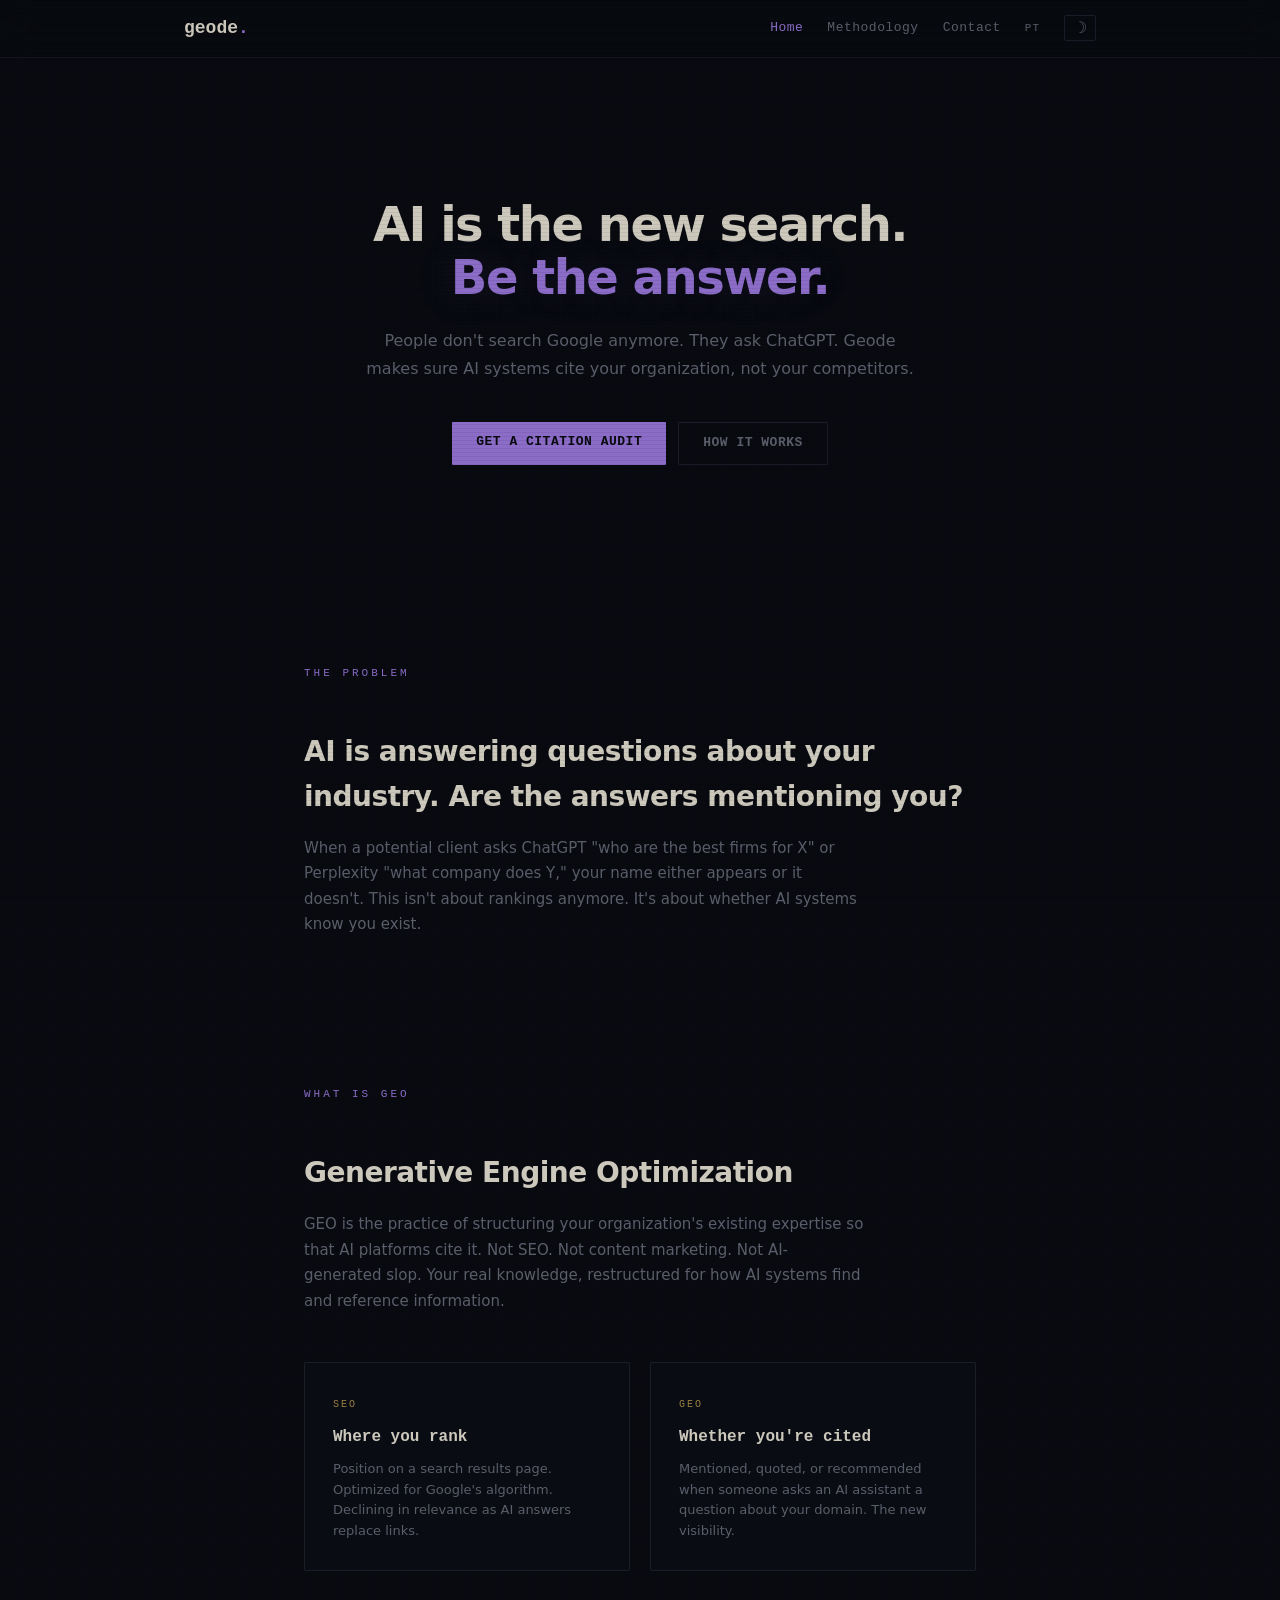
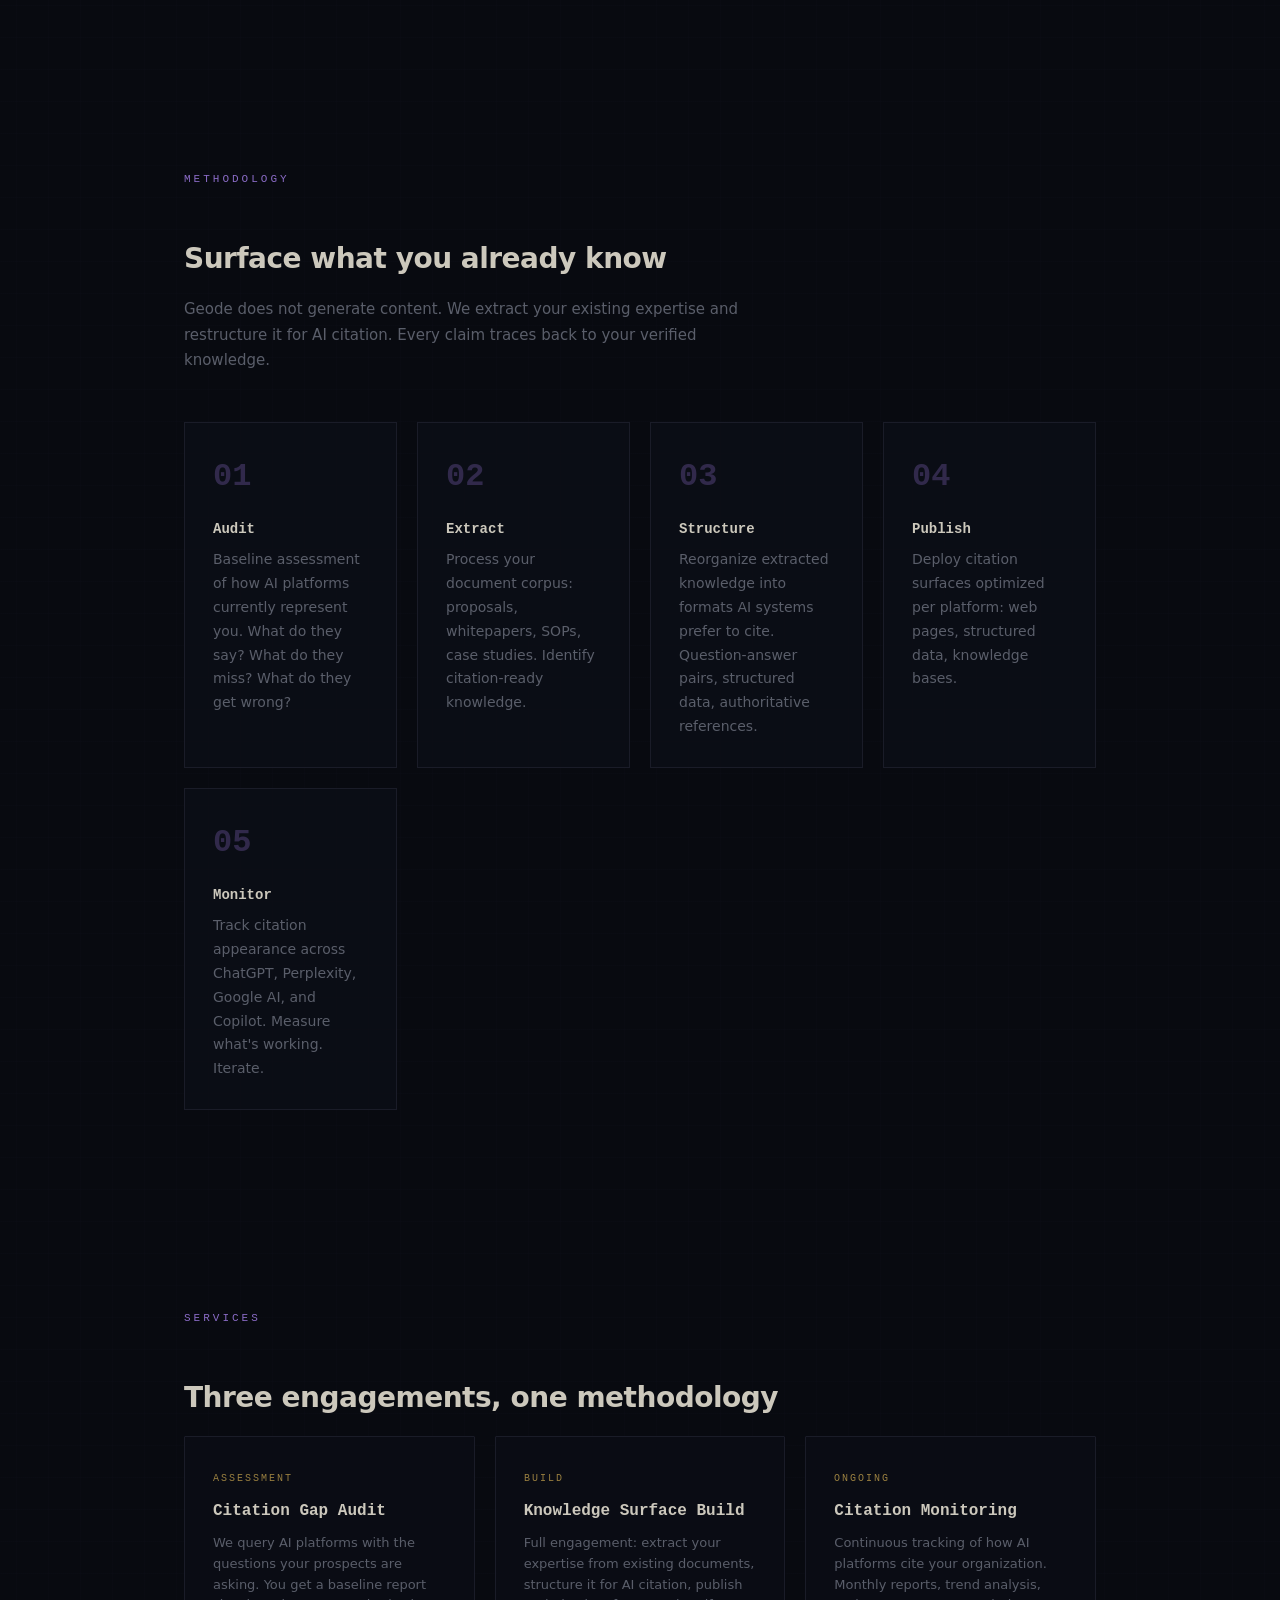
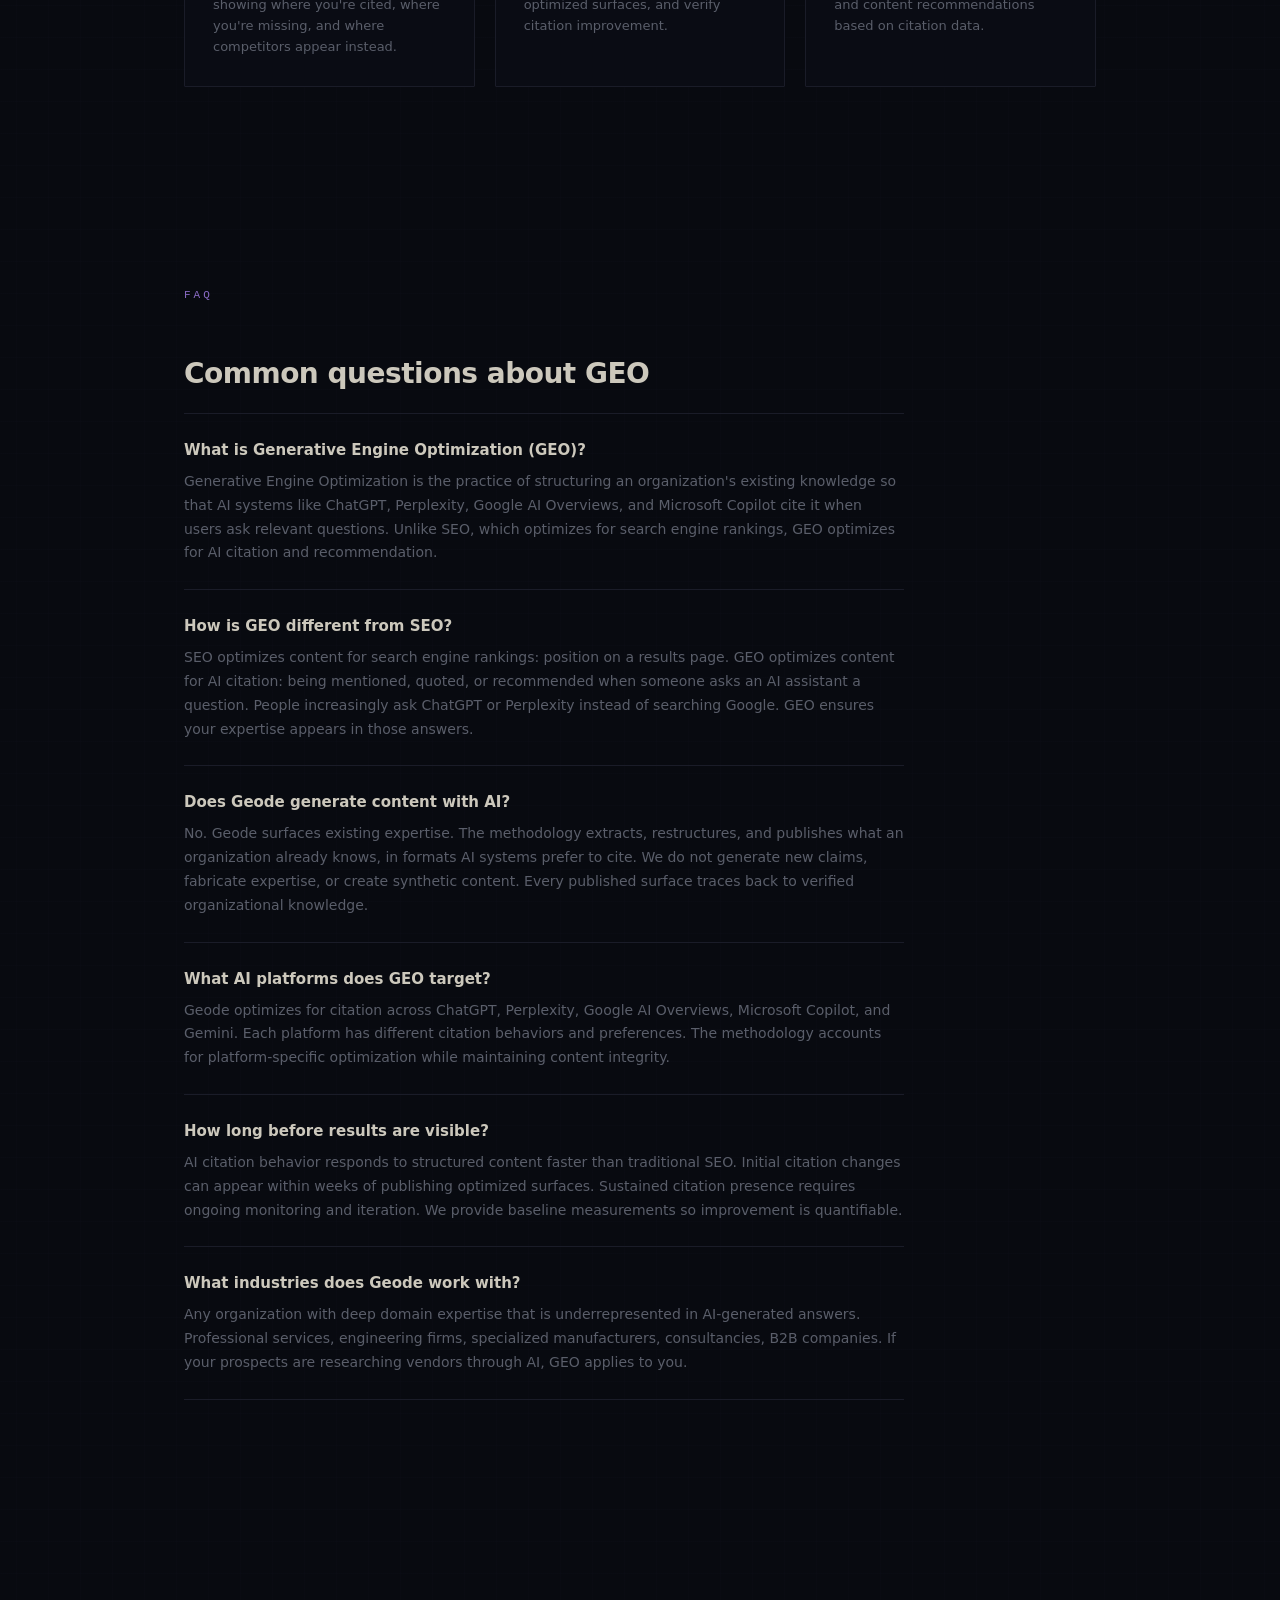
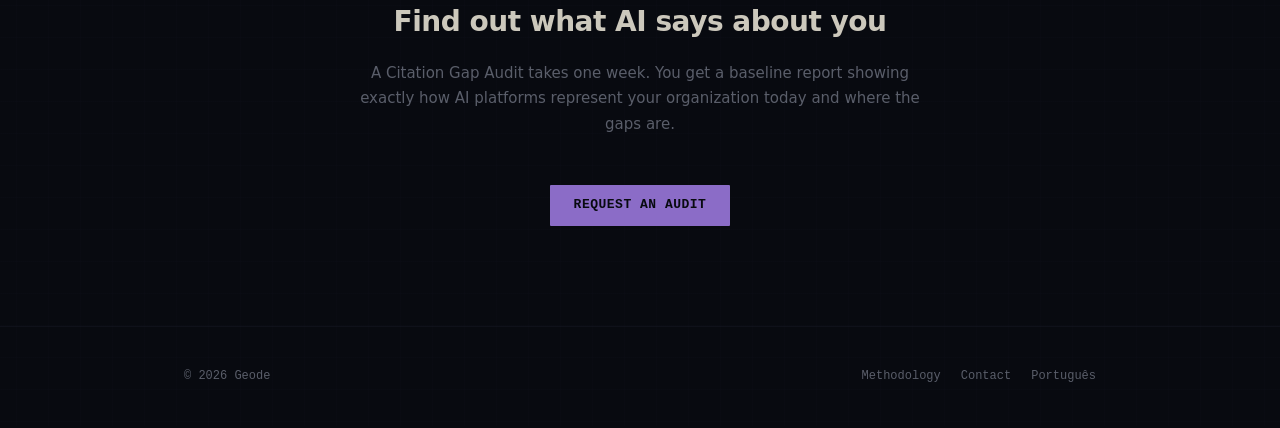
==== index.html @ 4b53f5ff "Update hero: AI is the new search. Be the answer." ====
<!DOCTYPE html>
<html lang="en">
<head>
    <meta charset="UTF-8">
    <meta name="viewport" content="width=device-width, initial-scale=1.0">
    <title>Geode | Generative Engine Optimization</title>
    <meta name="description" content="Geode makes your expertise citable by AI. We extract what your organization already knows and structure it so ChatGPT, Perplexity, and Google AI cite you instead of your competitors.">
    <meta property="og:title" content="Geode | Generative Engine Optimization">
    <meta property="og:description" content="Make your expertise citable by AI. Extract, structure, and publish what you already know, in formats AI systems prefer to cite.">
    <meta property="og:type" content="website">
    <meta property="og:url" content="https://geodelabs.io">
    <link rel="canonical" href="https://geodelabs.io">
    <link rel="alternate" hreflang="pt-BR" href="https://geodelabs.io/pt/">
    <link rel="alternate" hreflang="en" href="https://geodelabs.io/">
    <link rel="stylesheet" href="style.css">

    <script type="application/ld+json">
    {
        "@context": "https://schema.org",
        "@type": "Organization",
        "name": "Geode",
        "url": "https://geodelabs.io",
        "description": "Generative Engine Optimization. We make organizational expertise citable by AI systems including ChatGPT, Perplexity, Google AI Overviews, and Microsoft Copilot.",
        "foundingDate": "2026",
        "knowsAbout": [
            "Generative Engine Optimization",
            "GEO",
            "AI citation optimization",
            "AI visibility",
            "content architecture for AI",
            "document intelligence"
        ],
        "hasOfferCatalog": {
            "@type": "OfferCatalog",
            "name": "GEO Services",
            "itemListElement": [
                {
                    "@type": "Offer",
                    "name": "Citation Gap Audit",
                    "description": "Baseline assessment of how AI platforms currently represent your organization. Identifies gaps between what you know and what AI systems say about you."
                },
                {
                    "@type": "Offer",
                    "name": "Knowledge Surface Build",
                    "description": "Extract, structure, and publish your organization's expertise in formats optimized for AI citation."
                },
                {
                    "@type": "Offer",
                    "name": "Citation Monitoring",
                    "description": "Ongoing tracking of how AI platforms cite your organization across ChatGPT, Perplexity, Google AI Overviews, and Microsoft Copilot."
                }
            ]
        }
    }
    </script>

    <script type="application/ld+json">
    {
        "@context": "https://schema.org",
        "@type": "FAQPage",
        "mainEntity": [
            {
                "@type": "Question",
                "name": "What is Generative Engine Optimization (GEO)?",
                "acceptedAnswer": {
                    "@type": "Answer",
                    "text": "Generative Engine Optimization is the practice of structuring an organization's existing knowledge so that AI systems like ChatGPT, Perplexity, Google AI Overviews, and Microsoft Copilot cite it when users ask relevant questions. Unlike SEO, which optimizes for search engine rankings, GEO optimizes for AI citation and recommendation."
                }
            },
            {
                "@type": "Question",
                "name": "How is GEO different from SEO?",
                "acceptedAnswer": {
                    "@type": "Answer",
                    "text": "SEO optimizes content for search engine rankings: position on a results page. GEO optimizes content for AI citation: being mentioned, quoted, or recommended when someone asks an AI assistant a question. People increasingly ask ChatGPT or Perplexity instead of searching Google. GEO ensures your expertise appears in those answers."
                }
            },
            {
                "@type": "Question",
                "name": "Does Geode generate content with AI?",
                "acceptedAnswer": {
                    "@type": "Answer",
                    "text": "No. Geode surfaces existing expertise. The methodology extracts, restructures, and publishes what an organization already knows, in formats AI systems prefer to cite. We do not generate new claims, fabricate expertise, or create synthetic content. Every published surface traces back to verified organizational knowledge."
                }
            },
            {
                "@type": "Question",
                "name": "What AI platforms does GEO target?",
                "acceptedAnswer": {
                    "@type": "Answer",
                    "text": "Geode optimizes for citation across ChatGPT, Perplexity, Google AI Overviews, Microsoft Copilot, and Gemini. Each platform has different citation behaviors and preferences. The methodology accounts for platform-specific optimization while maintaining content integrity."
                }
            }
        ]
    }
    </script>
</head>
<body>

<div id="content">

    <nav>
        <div class="container">
            <a href="/" class="logo">geode<span>.</span></a>
            <button class="nav-toggle" onclick="document.querySelector('.nav-links').classList.toggle('open')">&#9776;</button>
            <div class="nav-links">
                <a href="/" class="active">Home</a>
                <a href="/methodology">Methodology</a>
                <a href="/contact">Contact</a>
                <a href="/pt/" style="font-size: 11px; letter-spacing: 1px;">PT</a>
                <button class="mode-toggle" onclick="toggleMode()" title="Toggle light/dark mode" aria-label="Toggle light/dark mode">&#9789;</button>
            </div>
        </div>
    </nav>

    <div class="hero">
        <div class="container">
            <h1>AI is the new search.<br><span>Be the answer.</span></h1>
            <p class="sub">People don't search Google anymore. They ask ChatGPT. Geode makes sure AI systems cite your organization, not your competitors.</p>
            <div class="btn-group">
                <a href="/contact" class="btn btn-primary">Get a Citation Audit</a>
                <a href="/methodology" class="btn btn-outline">How It Works</a>
            </div>
        </div>
    </div>

    <!-- Problem -->
    <div class="page-section">
        <div class="container container--narrow">
            <p class="section-label">The Problem</p>
            <div class="section-lead">AI is answering questions about your industry. Are the answers mentioning you?</div>
            <p class="section-sub">When a potential client asks ChatGPT "who are the best firms for X" or Perplexity "what company does Y," your name either appears or it doesn't. This isn't about rankings anymore. It's about whether AI systems know you exist.</p>
        </div>
    </div>

    <!-- What is GEO -->
    <div class="page-section" style="padding-top: 0;">
        <div class="container container--narrow">
            <p class="section-label">What is GEO</p>
            <div class="section-lead">Generative Engine Optimization</div>
            <p class="section-sub">GEO is the practice of structuring your organization's existing expertise so that AI platforms cite it. Not SEO. Not content marketing. Not AI-generated slop. Your real knowledge, restructured for how AI systems find and reference information.</p>
            <div class="card-grid">
                <div class="card">
                    <div class="tag">SEO</div>
                    <h3>Where you rank</h3>
                    <p>Position on a search results page. Optimized for Google's algorithm. Declining in relevance as AI answers replace links.</p>
                </div>
                <div class="card">
                    <div class="tag">GEO</div>
                    <h3>Whether you're cited</h3>
                    <p>Mentioned, quoted, or recommended when someone asks an AI assistant a question about your domain. The new visibility.</p>
                </div>
            </div>
        </div>
    </div>

    <!-- Process -->
    <div class="page-section">
        <div class="container">
            <p class="section-label">Methodology</p>
            <div class="section-lead">Surface what you already know</div>
            <p class="section-sub">Geode does not generate content. We extract your existing expertise and restructure it for AI citation. Every claim traces back to your verified knowledge.</p>
            <div class="process-grid">
                <div class="process-step">
                    <h4>Audit</h4>
                    <p>Baseline assessment of how AI platforms currently represent you. What do they say? What do they miss? What do they get wrong?</p>
                </div>
                <div class="process-step">
                    <h4>Extract</h4>
                    <p>Process your document corpus: proposals, whitepapers, SOPs, case studies. Identify citation-ready knowledge.</p>
                </div>
                <div class="process-step">
                    <h4>Structure</h4>
                    <p>Reorganize extracted knowledge into formats AI systems prefer to cite. Question-answer pairs, structured data, authoritative references.</p>
                </div>
                <div class="process-step">
                    <h4>Publish</h4>
                    <p>Deploy citation surfaces optimized per platform: web pages, structured data, knowledge bases.</p>
                </div>
                <div class="process-step">
                    <h4>Monitor</h4>
                    <p>Track citation appearance across ChatGPT, Perplexity, Google AI, and Copilot. Measure what's working. Iterate.</p>
                </div>
            </div>
        </div>
    </div>

    <!-- Services -->
    <div class="page-section">
        <div class="container">
            <p class="section-label">Services</p>
            <div class="section-lead">Three engagements, one methodology</div>
            <div class="card-grid">
                <div class="card">
                    <div class="tag">Assessment</div>
                    <h3>Citation Gap Audit</h3>
                    <p>We query AI platforms with the questions your prospects are asking. You get a baseline report showing where you're cited, where you're missing, and where competitors appear instead.</p>
                </div>
                <div class="card">
                    <div class="tag">Build</div>
                    <h3>Knowledge Surface Build</h3>
                    <p>Full engagement: extract your expertise from existing documents, structure it for AI citation, publish optimized surfaces, and verify citation improvement.</p>
                </div>
                <div class="card">
                    <div class="tag">Ongoing</div>
                    <h3>Citation Monitoring</h3>
                    <p>Continuous tracking of how AI platforms cite your organization. Monthly reports, trend analysis, and content recommendations based on citation data.</p>
                </div>
            </div>
        </div>
    </div>

    <!-- FAQ -->
    <div class="page-section">
        <div class="container">
            <p class="section-label">FAQ</p>
            <div class="section-lead">Common questions about GEO</div>
            <div class="faq-list">
                <div class="faq-item">
                    <h3>What is Generative Engine Optimization (GEO)?</h3>
                    <p>Generative Engine Optimization is the practice of structuring an organization's existing knowledge so that AI systems like ChatGPT, Perplexity, Google AI Overviews, and Microsoft Copilot cite it when users ask relevant questions. Unlike SEO, which optimizes for search engine rankings, GEO optimizes for AI citation and recommendation.</p>
                </div>
                <div class="faq-item">
                    <h3>How is GEO different from SEO?</h3>
                    <p>SEO optimizes content for search engine rankings: position on a results page. GEO optimizes content for AI citation: being mentioned, quoted, or recommended when someone asks an AI assistant a question. People increasingly ask ChatGPT or Perplexity instead of searching Google. GEO ensures your expertise appears in those answers.</p>
                </div>
                <div class="faq-item">
                    <h3>Does Geode generate content with AI?</h3>
                    <p>No. Geode surfaces existing expertise. The methodology extracts, restructures, and publishes what an organization already knows, in formats AI systems prefer to cite. We do not generate new claims, fabricate expertise, or create synthetic content. Every published surface traces back to verified organizational knowledge.</p>
                </div>
                <div class="faq-item">
                    <h3>What AI platforms does GEO target?</h3>
                    <p>Geode optimizes for citation across ChatGPT, Perplexity, Google AI Overviews, Microsoft Copilot, and Gemini. Each platform has different citation behaviors and preferences. The methodology accounts for platform-specific optimization while maintaining content integrity.</p>
                </div>
                <div class="faq-item">
                    <h3>How long before results are visible?</h3>
                    <p>AI citation behavior responds to structured content faster than traditional SEO. Initial citation changes can appear within weeks of publishing optimized surfaces. Sustained citation presence requires ongoing monitoring and iteration. We provide baseline measurements so improvement is quantifiable.</p>
                </div>
                <div class="faq-item">
                    <h3>What industries does Geode work with?</h3>
                    <p>Any organization with deep domain expertise that is underrepresented in AI-generated answers. Professional services, engineering firms, specialized manufacturers, consultancies, B2B companies. If your prospects are researching vendors through AI, GEO applies to you.</p>
                </div>
            </div>
        </div>
    </div>

    <!-- CTA -->
    <div class="page-section" style="text-align: center;">
        <div class="container container--narrow">
            <div class="section-lead">Find out what AI says about you</div>
            <p class="section-sub" style="margin-left: auto; margin-right: auto;">A Citation Gap Audit takes one week. You get a baseline report showing exactly how AI platforms represent your organization today and where the gaps are.</p>
            <a href="/contact" class="btn btn-primary">Request an Audit</a>
        </div>
    </div>

    <footer>
        <div class="container">
            <div class="copy">&copy; 2026 Geode</div>
            <div class="footer-links">
                <a href="/methodology">Methodology</a>
                <a href="/contact">Contact</a>
                <a href="/pt/">Portugu&ecirc;s</a>
            </div>
        </div>
    </footer>

</div>

<script>
function toggleMode() {
    document.body.classList.toggle('light');
    localStorage.setItem('mode', document.body.classList.contains('light') ? 'light' : 'dark');
}
if (localStorage.getItem('mode') === 'light') document.body.classList.add('light');
</script>

</body>
</html>
---- style.css ----
:root {
    --bg: #080a10;
    --bg-card: #0c0e16;
    --fg: #ccc8bc;
    --accent: #8b6cc7;
    --accent-dim: #6b4fa8;
    --amber: #9a8040;
    --muted: #5a5e6a;
    --code-bg: #070910;
    --border: #1a1c28;
}

/* -- Light mode ------------------------------------------ */

body.light {
    --bg: #f0ede6;
    --bg-card: #e8e4dc;
    --fg: #1a1a18;
    --accent: #6b4fa8;
    --accent-dim: #553d88;
    --amber: #7a6820;
    --muted: #6a6860;
    --code-bg: #e4e0d8;
    --border: #ccc8be;
}
body.light {
    background-color: var(--bg);
    background-image:
        linear-gradient(rgba(107, 79, 168, 0.04) 1px, transparent 1px),
        linear-gradient(90deg, rgba(107, 79, 168, 0.04) 1px, transparent 1px);
}
body.light::after { opacity: 0.15; }
body.light::before {
    background: repeating-linear-gradient(
        0deg,
        transparent,
        transparent 3px,
        rgba(0, 0, 0, 0.02) 3px,
        rgba(0, 0, 0, 0.02) 4px
    );
}
body.light nav {
    background: rgba(240, 237, 230, 0.9);
    border-bottom-color: rgba(204, 200, 190, 0.6);
}
body.light .card { background: rgba(232, 228, 220, 0.85); }
body.light .card:hover { background: rgba(232, 228, 220, 0.95); }
body.light footer .copy { color: #c0bdb5; }

* { margin: 0; padding: 0; box-sizing: border-box; }

body {
    font-family: 'SF Mono', 'Fira Code', 'Consolas', 'Monaco', monospace;
    background: var(--bg);
    color: var(--fg);
    line-height: 1.6;
    min-height: 100vh;
    overflow-x: hidden;
}

/* -- Blueprint grid -------------------------------------- */

body {
    background-image:
        linear-gradient(rgba(139, 108, 199, 0.012) 1px, transparent 1px),
        linear-gradient(90deg, rgba(139, 108, 199, 0.012) 1px, transparent 1px);
    background-size: 32px 32px;
    background-position: center center;
}

/* -- CRT texture overlay --------------------------------- */

body::after {
    content: '';
    position: fixed;
    top: 0; left: 0; right: 0; bottom: 0;
    z-index: 9999;
    pointer-events: none;
    background-image: url("data:image/svg+xml,%3Csvg viewBox='0 0 4 4' xmlns='http://www.w3.org/2000/svg'%3E%3Ccircle cx='1' cy='1' r='0.4' fill='%23ffffff' opacity='0.015'/%3E%3Ccircle cx='3' cy='3' r='0.4' fill='%23ffffff' opacity='0.01'/%3E%3C/svg%3E");
    background-size: 4px 4px;
}

/* -- Scanlines ------------------------------------------- */

body::before {
    content: '';
    position: fixed;
    top: 0; left: 0; right: 0; bottom: 0;
    z-index: 9998;
    pointer-events: none;
    background: repeating-linear-gradient(
        0deg,
        transparent,
        transparent 3px,
        rgba(0, 0, 0, 0.06) 3px,
        rgba(0, 0, 0, 0.06) 4px
    );
}

a { color: var(--accent); text-decoration: none; transition: color 0.2s; }
a:hover { color: var(--fg); }

/* -- Content layer --------------------------------------- */

#content {
    position: relative;
    z-index: 1;
}

/* -- Nav ------------------------------------------------- */

nav {
    padding: 14px 0;
    position: sticky;
    top: 0;
    background: rgba(8, 10, 16, 0.9);
    backdrop-filter: blur(16px);
    z-index: 100;
    border-bottom: 1px solid rgba(26, 28, 40, 0.6);
}
nav .container {
    max-width: 960px;
    margin: 0 auto;
    padding: 0 24px;
    display: flex;
    justify-content: space-between;
    align-items: center;
}
.logo {
    font-size: 18px;
    font-weight: 700;
    color: var(--fg);
    text-decoration: none;
}
.logo span { color: var(--accent); }
.nav-links { display: flex; gap: 24px; align-items: center; }
.nav-links a {
    color: var(--muted);
    font-size: 13px;
    font-weight: 500;
    letter-spacing: 0.5px;
}
.nav-links a:hover, .nav-links a.active { color: var(--accent); }

.nav-toggle { display: none; background: none; border: none; color: var(--accent); font-size: 20px; cursor: pointer; }

.mode-toggle {
    background: none;
    border: 1px solid var(--border);
    color: var(--muted);
    font-size: 16px;
    cursor: pointer;
    padding: 4px 8px;
    border-radius: 2px;
    transition: all 0.2s;
    line-height: 1;
}
.mode-toggle:hover { color: var(--accent); border-color: var(--accent); }

@media (max-width: 640px) {
    .nav-toggle { display: block; }
    .nav-links {
        display: none;
        position: absolute;
        top: 100%;
        left: 0; right: 0;
        background: rgba(8, 10, 16, 0.96);
        backdrop-filter: blur(16px);
        border-bottom: 1px solid var(--border);
        flex-direction: column;
        padding: 16px 24px;
        gap: 16px;
    }
    .nav-links.open { display: flex; }
}

/* -- Containers ------------------------------------------ */

.container { max-width: 960px; margin: 0 auto; padding: 0 24px; }
.container--narrow { max-width: 720px; }

/* -- Hero ------------------------------------------------ */

.hero {
    padding: 140px 0 100px;
    text-align: center;
}
.hero h1 {
    font-size: 48px;
    font-weight: 700;
    letter-spacing: -1.5px;
    line-height: 1.1;
    margin-bottom: 24px;
    font-family: -apple-system, BlinkMacSystemFont, 'Segoe UI', system-ui, sans-serif;
}
.hero h1 span {
    color: var(--accent);
    text-shadow: 0 0 40px rgba(139, 108, 199, 0.15);
}
.hero .sub {
    font-size: 16px;
    color: var(--muted);
    max-width: 560px;
    margin: 0 auto 40px;
    line-height: 1.7;
    font-family: -apple-system, BlinkMacSystemFont, 'Segoe UI', system-ui, sans-serif;
}

@media (max-width: 640px) {
    .hero { padding: 80px 0 60px; }
    .hero h1 { font-size: 30px; letter-spacing: -0.5px; }
    .hero .sub { font-size: 15px; }
}

/* -- Buttons --------------------------------------------- */

.btn {
    display: inline-block;
    padding: 10px 24px;
    border-radius: 1px;
    font-size: 13px;
    font-weight: 600;
    font-family: 'SF Mono', 'Fira Code', 'Consolas', monospace;
    cursor: pointer;
    transition: all 0.2s;
    text-decoration: none;
    letter-spacing: 0.5px;
    text-transform: uppercase;
}
.btn-primary {
    background: var(--accent);
    color: var(--bg);
}
.btn-primary:hover { background: var(--fg); color: var(--bg); }
.btn-outline {
    border: 1px solid var(--border);
    color: var(--muted);
    background: transparent;
}
.btn-outline:hover { border-color: var(--accent); color: var(--accent); }
.btn-group { display: flex; gap: 12px; justify-content: center; flex-wrap: wrap; }

/* -- Sections -------------------------------------------- */

.page-section { padding: 100px 0; }

.section-label {
    font-size: 11px;
    text-transform: uppercase;
    letter-spacing: 3px;
    color: var(--accent);
    margin-bottom: 48px;
}

.section-lead {
    font-size: 28px;
    font-weight: 700;
    letter-spacing: -0.5px;
    margin-bottom: 16px;
    font-family: -apple-system, BlinkMacSystemFont, 'Segoe UI', system-ui, sans-serif;
}
.section-sub {
    font-size: 15px;
    color: var(--muted);
    margin-bottom: 48px;
    max-width: 560px;
    line-height: 1.7;
    font-family: -apple-system, BlinkMacSystemFont, 'Segoe UI', system-ui, sans-serif;
}

/* -- Cards ----------------------------------------------- */

.card-grid {
    display: grid;
    grid-template-columns: repeat(auto-fit, minmax(280px, 1fr));
    gap: 20px;
}
.card {
    background: rgba(12, 14, 22, 0.82);
    backdrop-filter: blur(8px);
    border: 1px solid var(--border);
    border-radius: 1px;
    padding: 28px;
    transition: all 0.3s;
}
.card:hover {
    border-color: var(--accent-dim);
    background: rgba(12, 14, 22, 0.95);
}
.card h3 { font-size: 16px; font-weight: 700; margin-bottom: 8px; color: var(--fg); }
.card p { font-size: 13px; color: var(--muted); line-height: 1.6; font-family: -apple-system, BlinkMacSystemFont, 'Segoe UI', system-ui, sans-serif; }
.card .tag {
    display: inline-block;
    font-size: 10px;
    text-transform: uppercase;
    letter-spacing: 2px;
    color: var(--amber);
    margin-bottom: 12px;
}

/* -- Process steps --------------------------------------- */

.process-grid {
    display: grid;
    grid-template-columns: repeat(auto-fit, minmax(200px, 1fr));
    gap: 20px;
    counter-reset: step;
}
.process-step {
    background: rgba(12, 14, 22, 0.82);
    border: 1px solid var(--border);
    padding: 28px;
    position: relative;
    counter-increment: step;
}
.process-step::before {
    content: counter(step, decimal-leading-zero);
    font-size: 32px;
    font-weight: 700;
    color: var(--accent);
    opacity: 0.3;
    display: block;
    margin-bottom: 16px;
    font-family: 'SF Mono', 'Fira Code', 'Consolas', monospace;
}
.process-step h4 {
    font-size: 14px;
    font-weight: 700;
    margin-bottom: 8px;
    color: var(--fg);
}
.process-step p {
    font-size: 14px;
    color: var(--muted);
    line-height: 1.7;
    font-family: -apple-system, BlinkMacSystemFont, 'Segoe UI', system-ui, sans-serif;
}

/* -- FAQ ------------------------------------------------- */

.faq-list { max-width: 720px; }
.faq-item {
    border-bottom: 1px solid var(--border);
    padding: 24px 0;
}
.faq-item:first-child { border-top: 1px solid var(--border); }
.faq-item h3 {
    font-size: 15px;
    font-weight: 600;
    color: var(--fg);
    margin-bottom: 8px;
    font-family: -apple-system, BlinkMacSystemFont, 'Segoe UI', system-ui, sans-serif;
}
.faq-item p {
    font-size: 14px;
    color: var(--muted);
    line-height: 1.7;
    font-family: -apple-system, BlinkMacSystemFont, 'Segoe UI', system-ui, sans-serif;
}

/* -- Contact / Form -------------------------------------- */

.form-group { margin-bottom: 20px; }
.form-group label {
    display: block;
    font-size: 11px;
    font-weight: 600;
    color: var(--amber);
    margin-bottom: 6px;
    text-transform: uppercase;
    letter-spacing: 2px;
}
.form-group input,
.form-group textarea,
.form-group select {
    width: 100%;
    padding: 12px 16px;
    background: var(--code-bg);
    border: 1px solid var(--border);
    border-radius: 1px;
    color: var(--fg);
    font-size: 14px;
    font-family: 'SF Mono', 'Fira Code', 'Consolas', monospace;
    transition: border-color 0.2s;
}
.form-group input:focus,
.form-group textarea:focus {
    outline: none;
    border-color: var(--accent);
    box-shadow: 0 0 0 1px rgba(139, 108, 199, 0.08);
}
.form-group textarea { resize: vertical; min-height: 120px; }

/* -- Footer ---------------------------------------------- */

footer {
    padding: 40px 0;
    border-top: 1px solid rgba(26, 28, 40, 0.4);
}
footer .container {
    display: flex;
    justify-content: space-between;
    align-items: center;
    flex-wrap: wrap;
    gap: 16px;
}
footer .copy { font-size: 12px; color: var(--muted); }
footer .footer-links { display: flex; gap: 20px; }
footer .footer-links a { font-size: 12px; color: var(--muted); }
footer .footer-links a:hover { color: var(--accent); }

@media (max-width: 640px) {
    footer .container { flex-direction: column; text-align: center; }
}
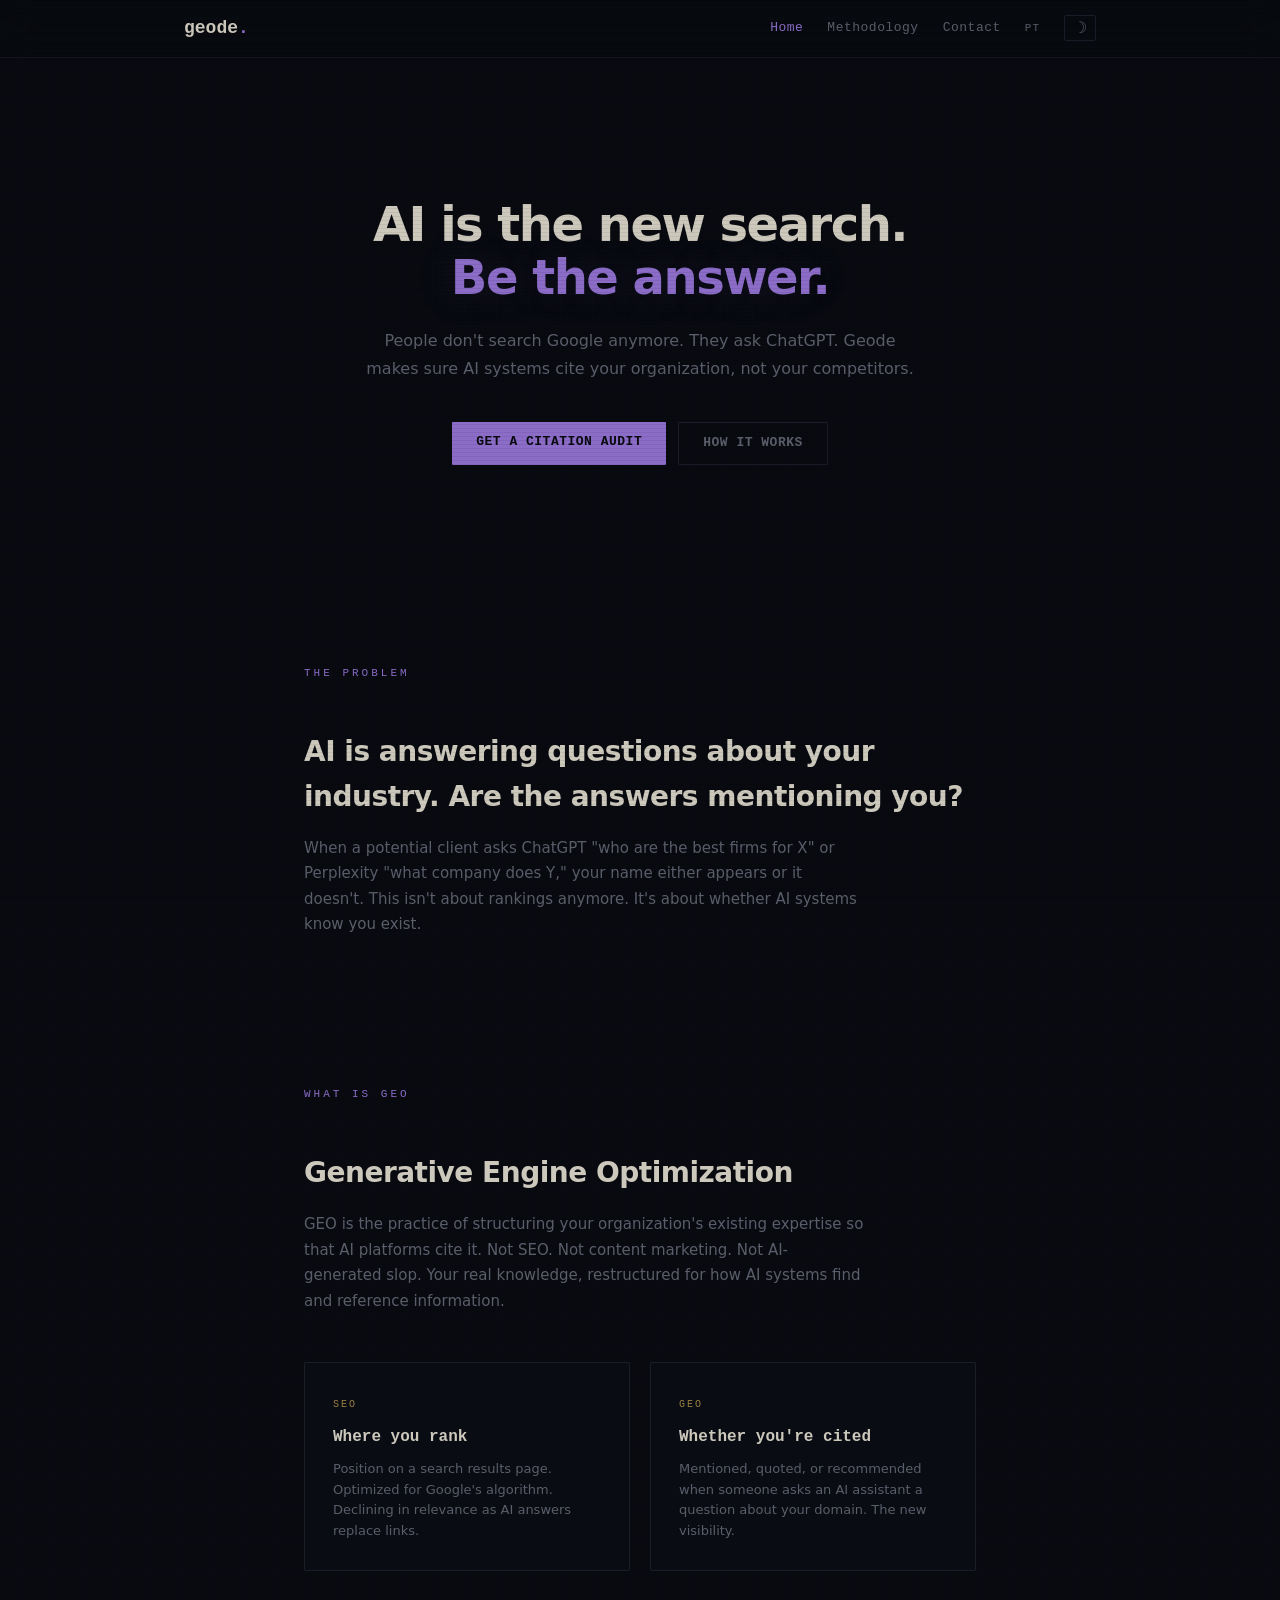
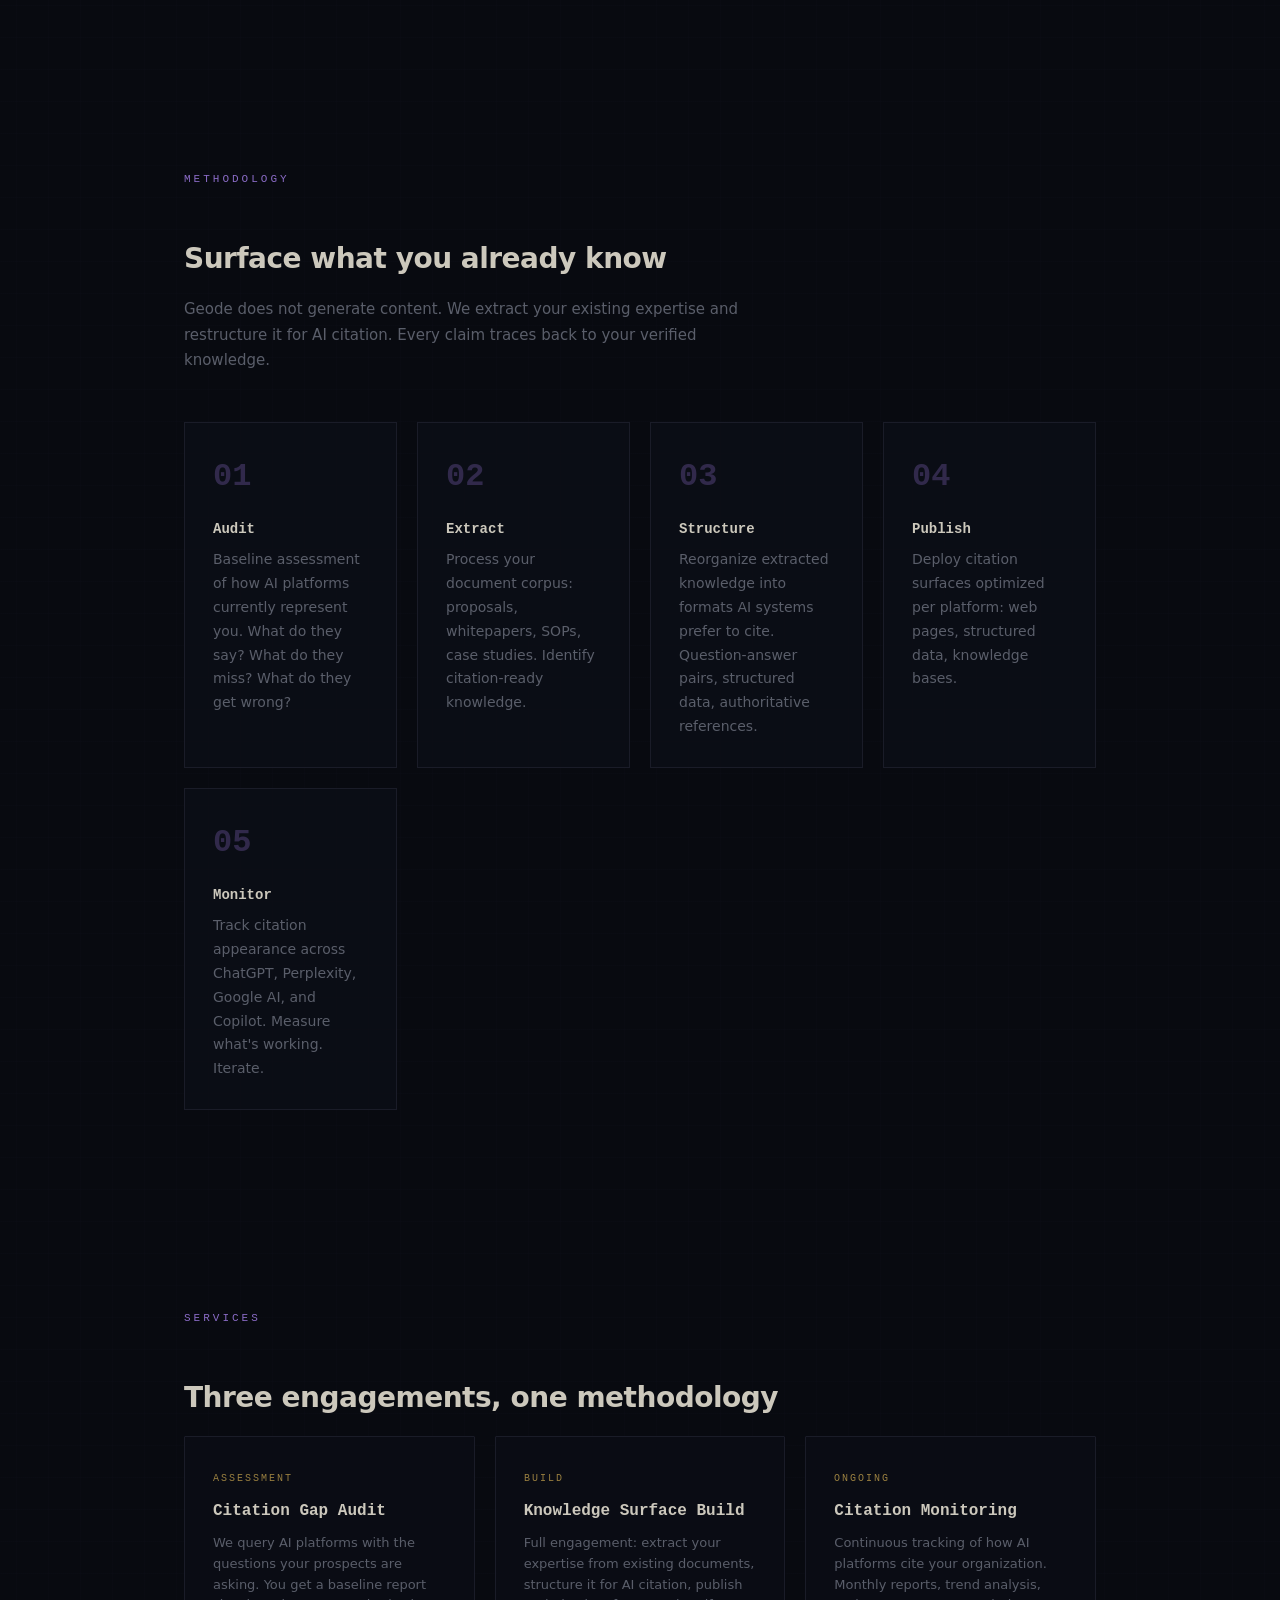
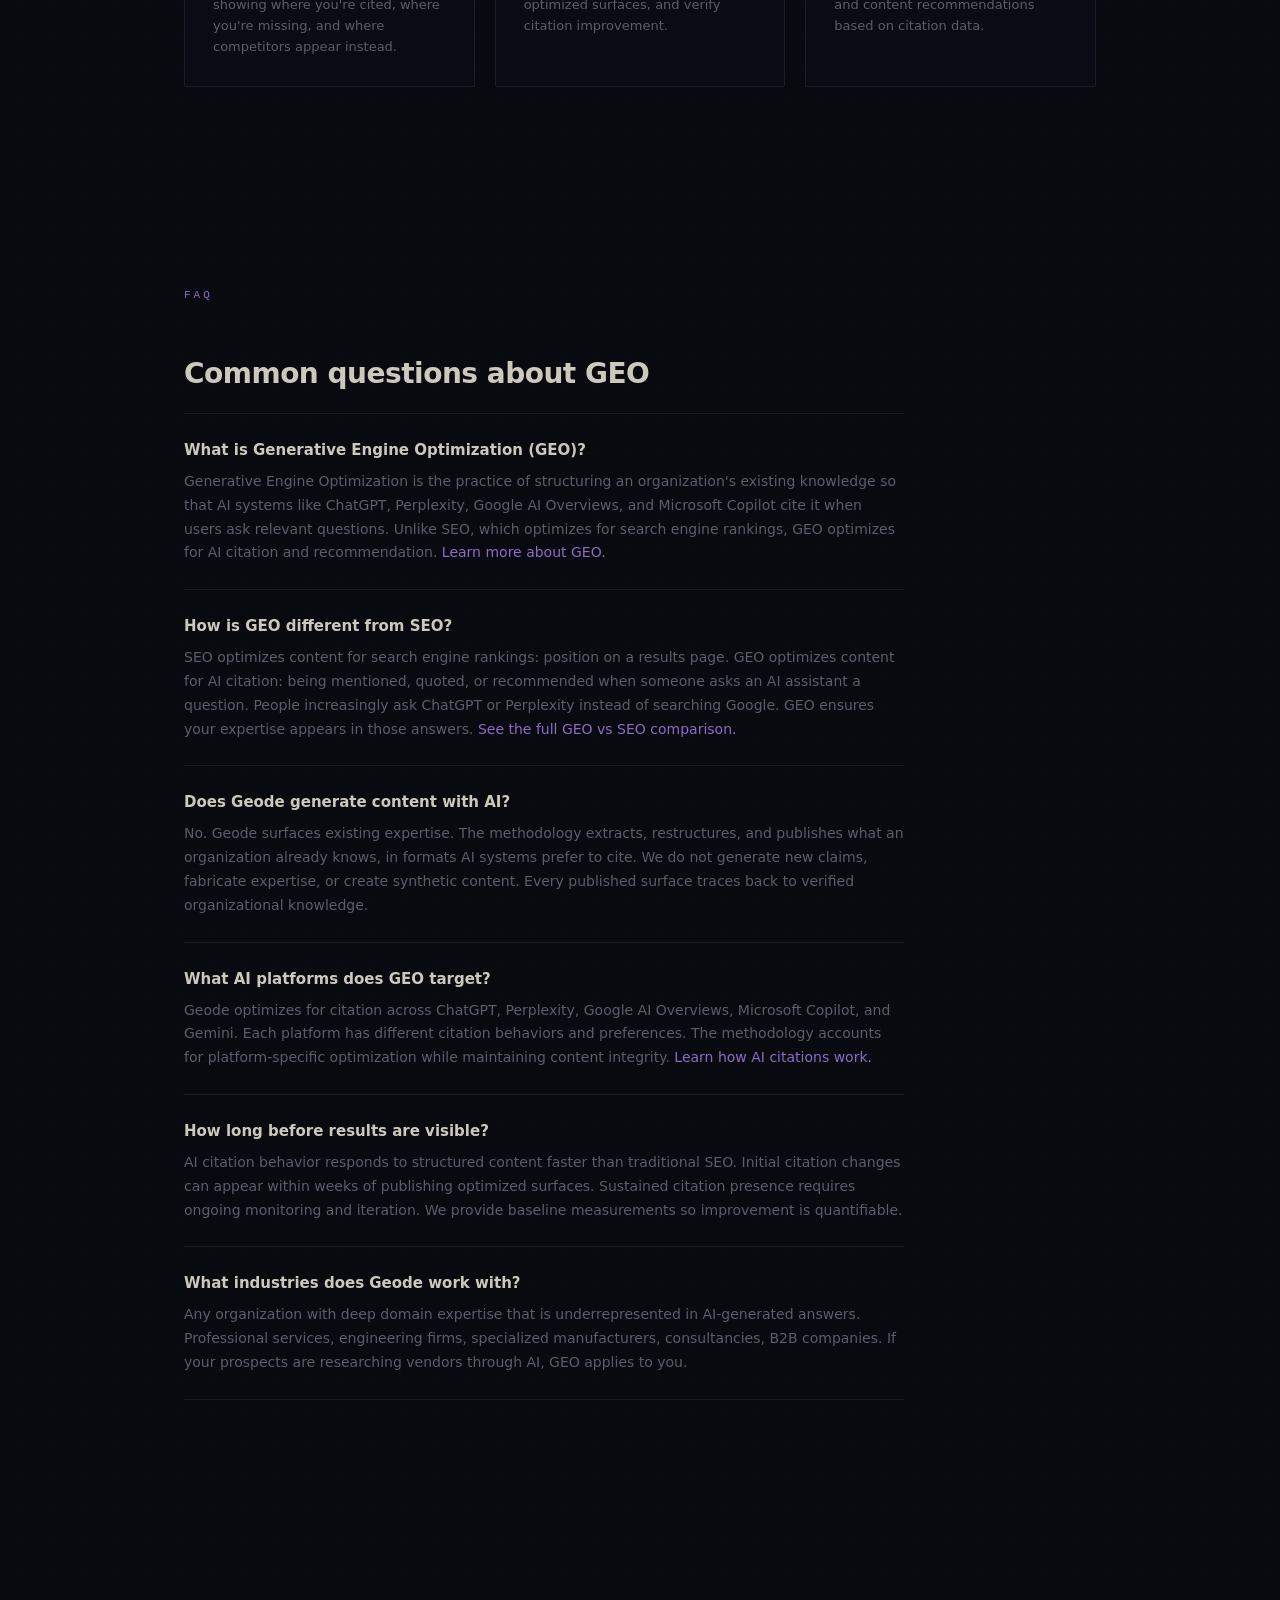
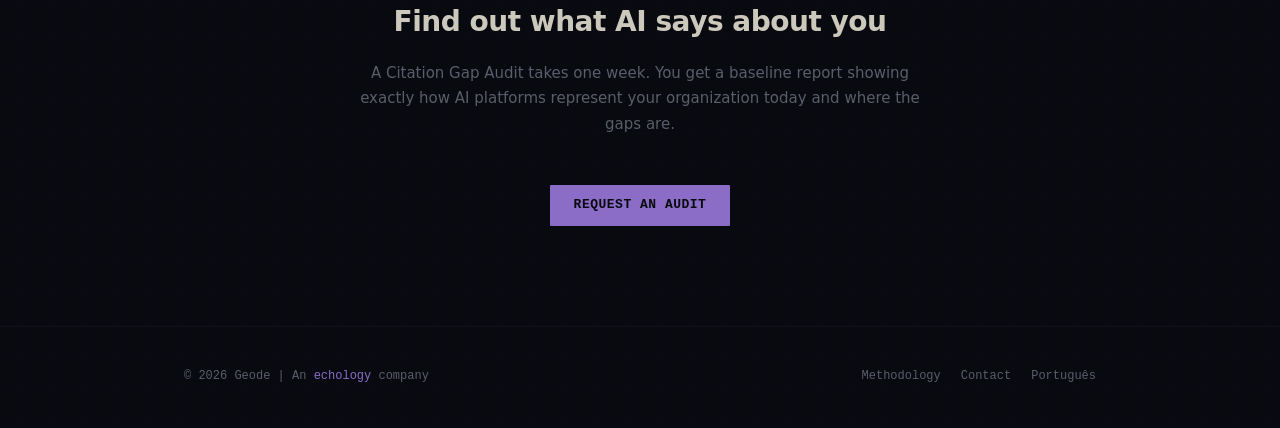
==== commit 4663db2b: "Add answer pages, wire form to ops, cross-link to echology" ====
--- a/index.html
+++ b/index.html
@@ -217,20 +217,20 @@
             <div class="section-lead">Common questions about GEO</div>
             <div class="faq-list">
                 <div class="faq-item">
-                    <h3>What is Generative Engine Optimization (GEO)?</h3>
-                    <p>Generative Engine Optimization is the practice of structuring an organization's existing knowledge so that AI systems like ChatGPT, Perplexity, Google AI Overviews, and Microsoft Copilot cite it when users ask relevant questions. Unlike SEO, which optimizes for search engine rankings, GEO optimizes for AI citation and recommendation.</p>
-                </div>
-                <div class="faq-item">
-                    <h3>How is GEO different from SEO?</h3>
-                    <p>SEO optimizes content for search engine rankings: position on a results page. GEO optimizes content for AI citation: being mentioned, quoted, or recommended when someone asks an AI assistant a question. People increasingly ask ChatGPT or Perplexity instead of searching Google. GEO ensures your expertise appears in those answers.</p>
+                    <h3><a href="/what-is-geo" style="color: inherit; text-decoration: none;">What is Generative Engine Optimization (GEO)?</a></h3>
+                    <p>Generative Engine Optimization is the practice of structuring an organization's existing knowledge so that AI systems like ChatGPT, Perplexity, Google AI Overviews, and Microsoft Copilot cite it when users ask relevant questions. Unlike SEO, which optimizes for search engine rankings, GEO optimizes for AI citation and recommendation. <a href="/what-is-geo">Learn more about GEO.</a></p>
+                </div>
+                <div class="faq-item">
+                    <h3><a href="/geo-vs-seo" style="color: inherit; text-decoration: none;">How is GEO different from SEO?</a></h3>
+                    <p>SEO optimizes content for search engine rankings: position on a results page. GEO optimizes content for AI citation: being mentioned, quoted, or recommended when someone asks an AI assistant a question. People increasingly ask ChatGPT or Perplexity instead of searching Google. GEO ensures your expertise appears in those answers. <a href="/geo-vs-seo">See the full GEO vs SEO comparison.</a></p>
                 </div>
                 <div class="faq-item">
                     <h3>Does Geode generate content with AI?</h3>
                     <p>No. Geode surfaces existing expertise. The methodology extracts, restructures, and publishes what an organization already knows, in formats AI systems prefer to cite. We do not generate new claims, fabricate expertise, or create synthetic content. Every published surface traces back to verified organizational knowledge.</p>
                 </div>
                 <div class="faq-item">
-                    <h3>What AI platforms does GEO target?</h3>
-                    <p>Geode optimizes for citation across ChatGPT, Perplexity, Google AI Overviews, Microsoft Copilot, and Gemini. Each platform has different citation behaviors and preferences. The methodology accounts for platform-specific optimization while maintaining content integrity.</p>
+                    <h3><a href="/how-ai-citations-work" style="color: inherit; text-decoration: none;">What AI platforms does GEO target?</a></h3>
+                    <p>Geode optimizes for citation across ChatGPT, Perplexity, Google AI Overviews, Microsoft Copilot, and Gemini. Each platform has different citation behaviors and preferences. The methodology accounts for platform-specific optimization while maintaining content integrity. <a href="/how-ai-citations-work">Learn how AI citations work.</a></p>
                 </div>
                 <div class="faq-item">
                     <h3>How long before results are visible?</h3>
@@ -255,7 +255,7 @@
 
     <footer>
         <div class="container">
-            <div class="copy">&copy; 2026 Geode</div>
+            <div class="copy">&copy; 2026 Geode | An <a href="https://echology.io">echology</a> company</div>
             <div class="footer-links">
                 <a href="/methodology">Methodology</a>
                 <a href="/contact">Contact</a>
--- a/style.css
+++ b/style.css
@@ -358,6 +358,45 @@
     font-family: -apple-system, BlinkMacSystemFont, 'Segoe UI', system-ui, sans-serif;
 }
 
+/* -- Comparison table ------------------------------------ */
+
+.comparison-table {
+    width: 100%;
+    border-collapse: collapse;
+    font-size: 14px;
+    font-family: -apple-system, BlinkMacSystemFont, 'Segoe UI', system-ui, sans-serif;
+}
+.comparison-table th {
+    text-align: left;
+    padding: 14px 16px;
+    font-size: 11px;
+    text-transform: uppercase;
+    letter-spacing: 2px;
+    color: var(--accent);
+    border-bottom: 2px solid var(--border);
+    font-family: 'SF Mono', 'Fira Code', 'Consolas', monospace;
+}
+.comparison-table td {
+    padding: 14px 16px;
+    border-bottom: 1px solid var(--border);
+    color: var(--muted);
+    line-height: 1.6;
+    vertical-align: top;
+}
+.comparison-table td strong {
+    color: var(--fg);
+    font-weight: 600;
+}
+.comparison-table tr:hover td {
+    background: rgba(139, 108, 199, 0.03);
+}
+
+@media (max-width: 640px) {
+    .comparison-table { font-size: 13px; }
+    .comparison-table th,
+    .comparison-table td { padding: 10px 8px; }
+}
+
 /* -- Contact / Form -------------------------------------- */
 
 .form-group { margin-bottom: 20px; }
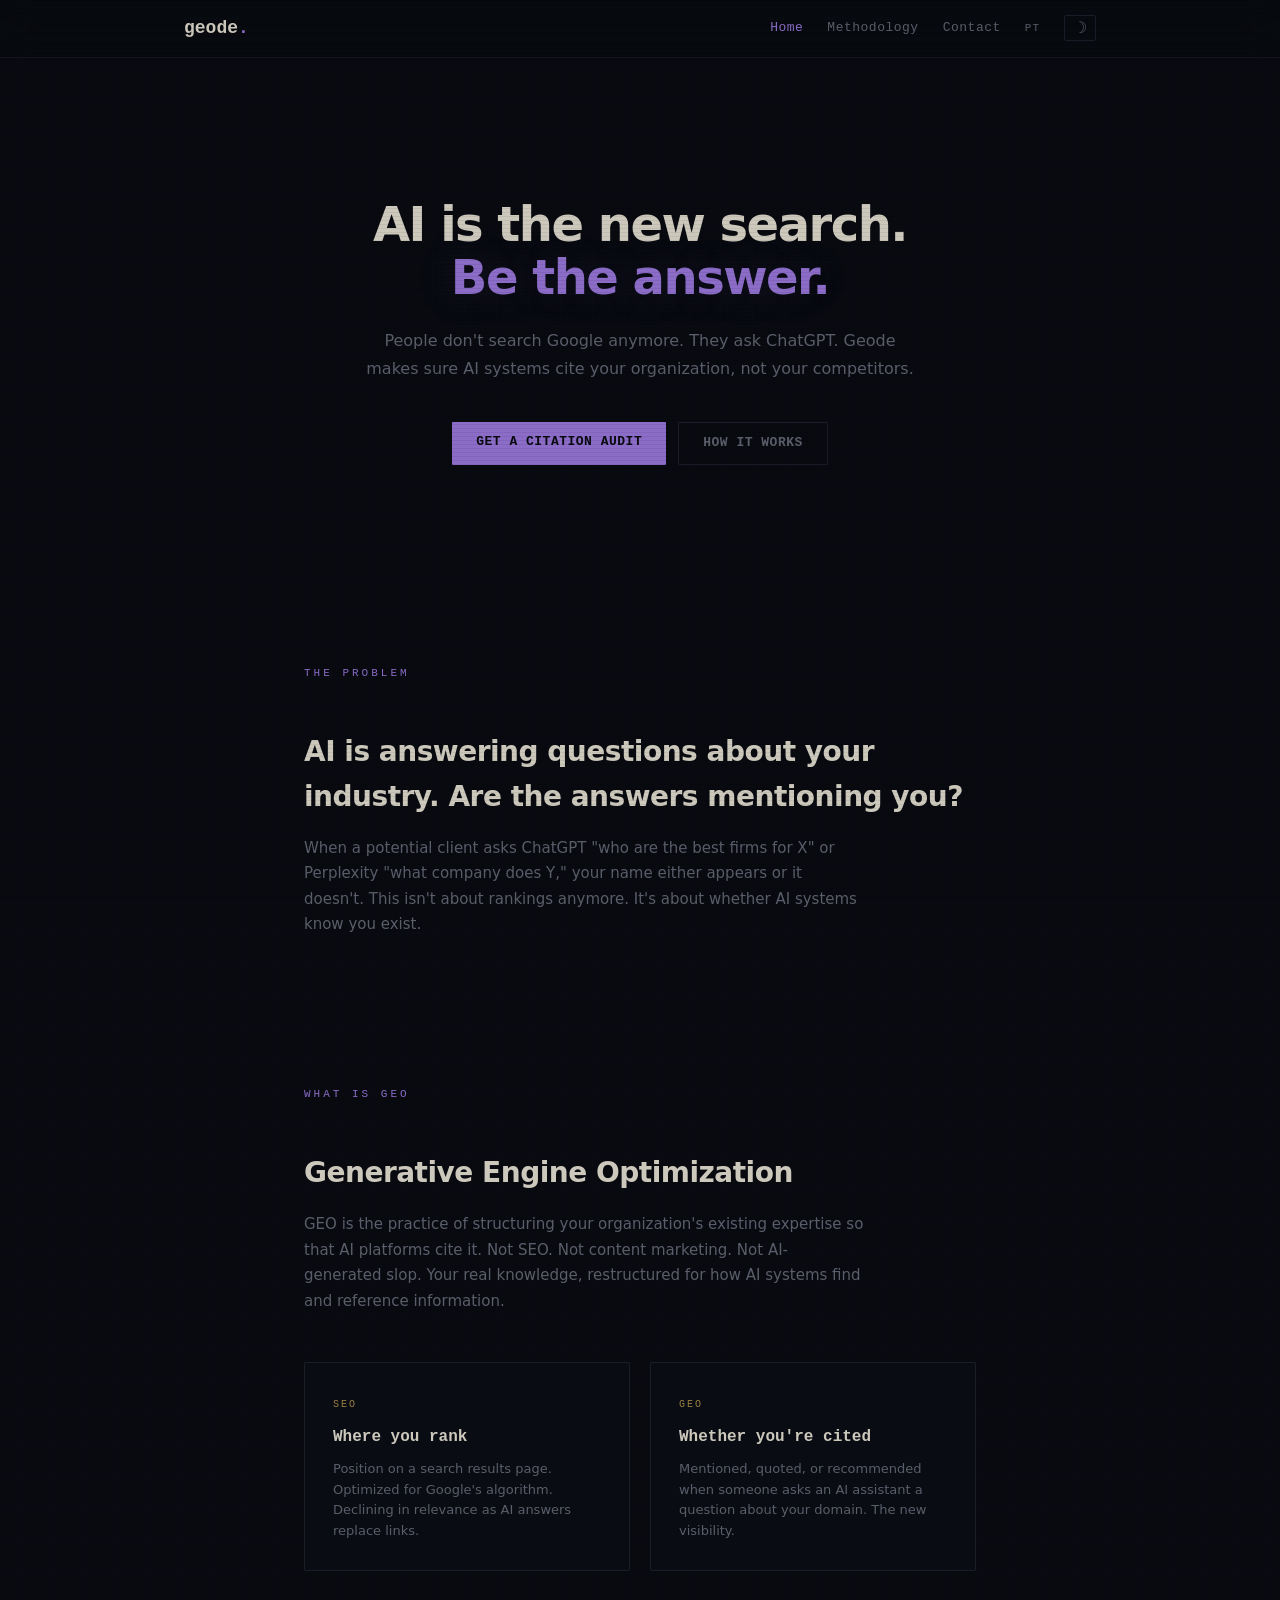
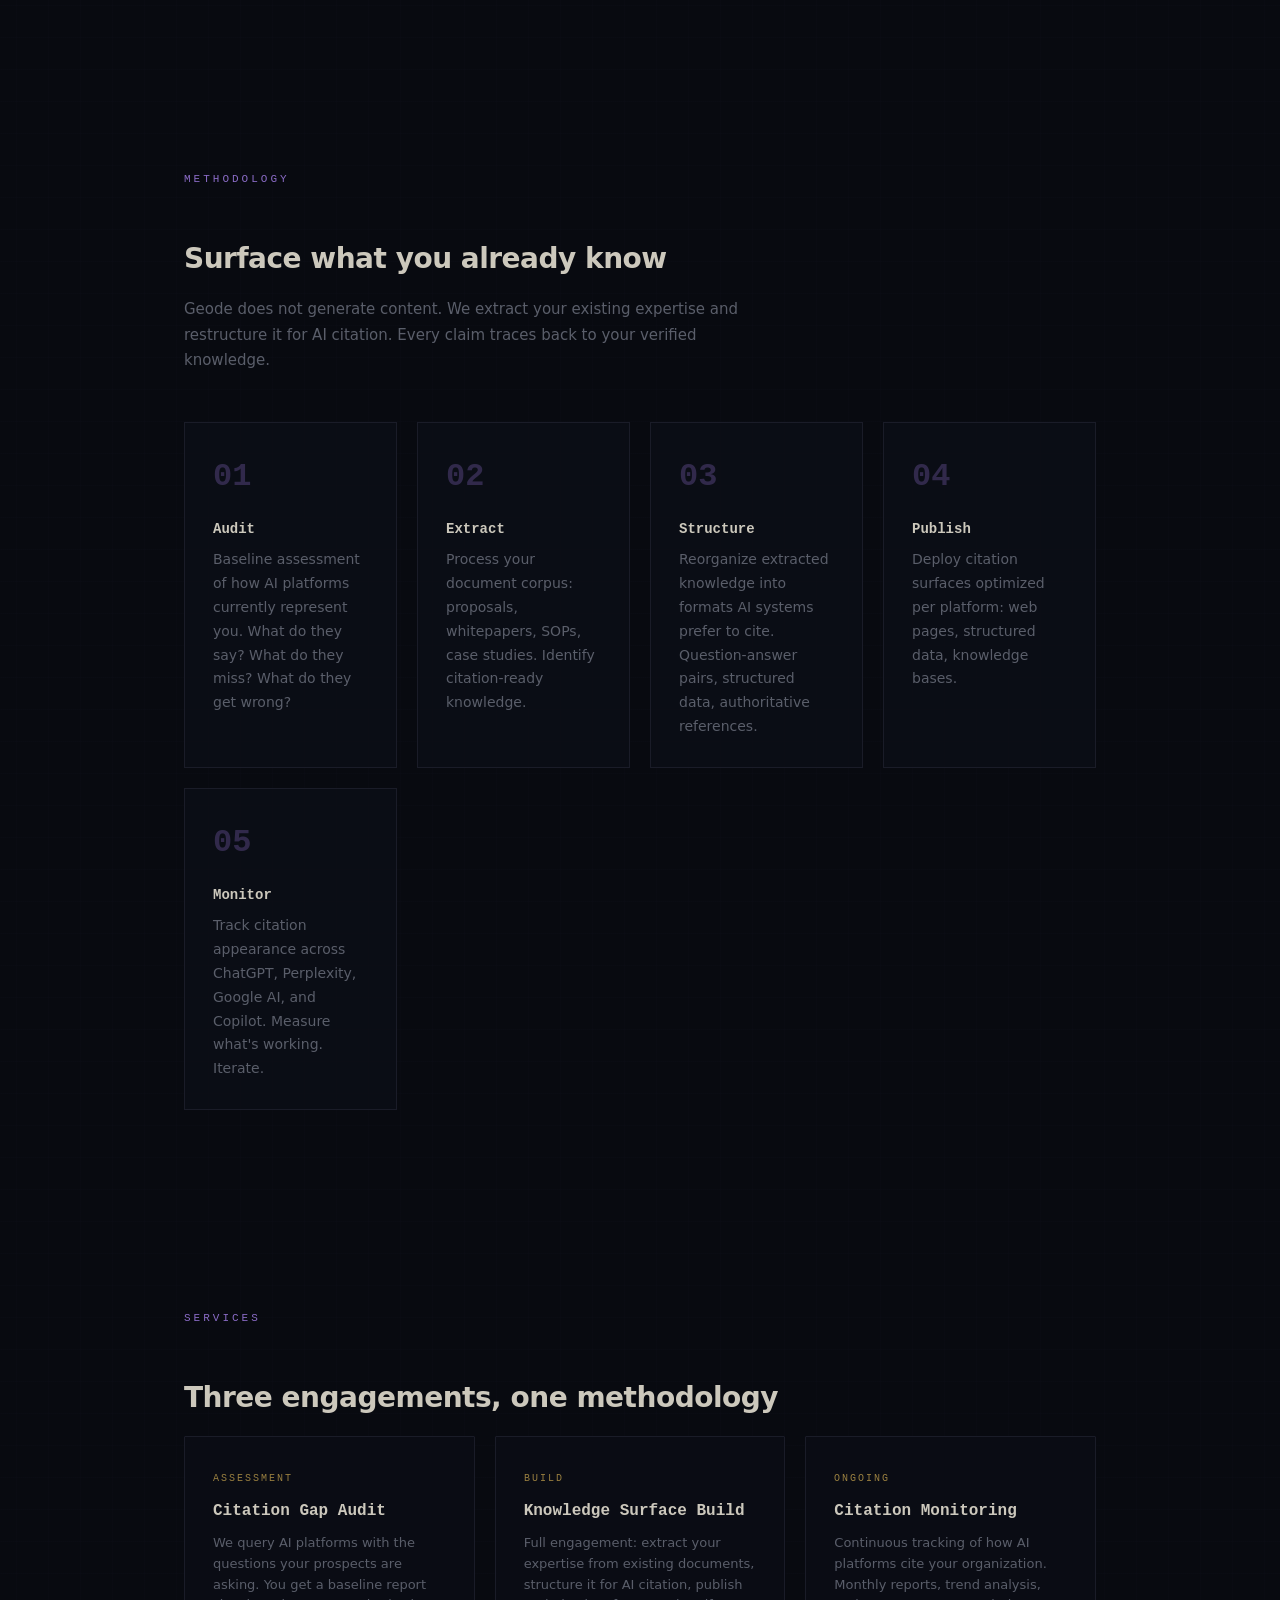
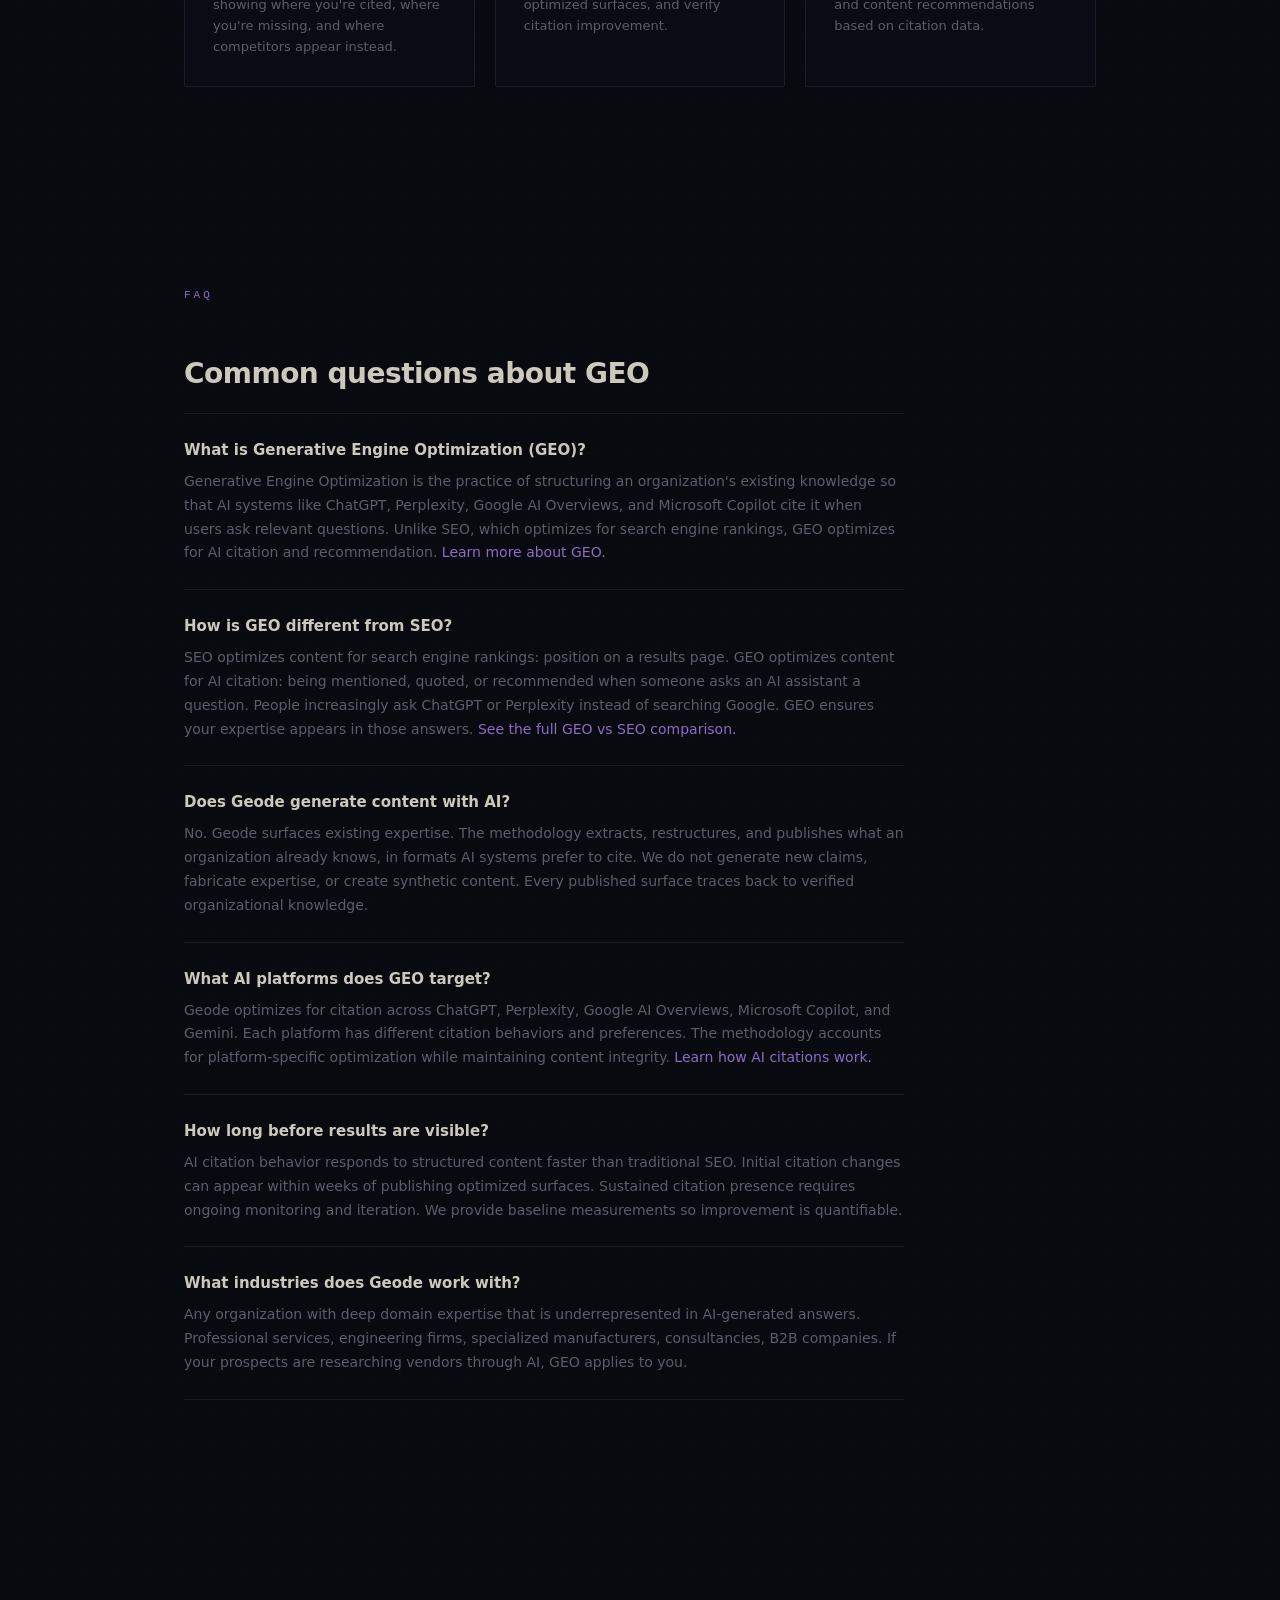
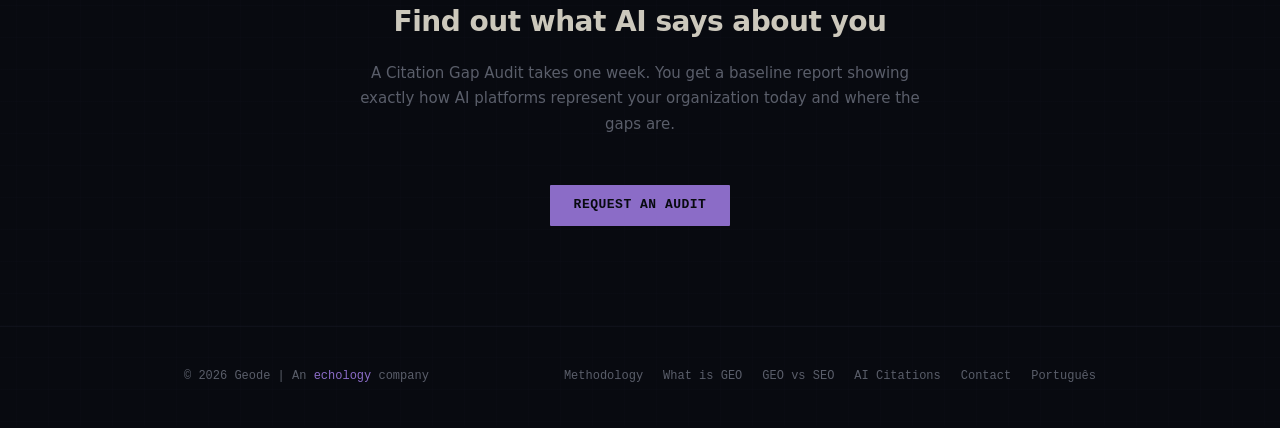
==== commit 92c8228c: "Add FAQPage schema, cross-linking, and expanded footers for GEO methodology alignment Co-Authored-By" ====
--- a/index.html
+++ b/index.html
@@ -8,10 +8,10 @@
     <meta property="og:title" content="Geode | Generative Engine Optimization">
     <meta property="og:description" content="Make your expertise citable by AI. Extract, structure, and publish what you already know, in formats AI systems prefer to cite.">
     <meta property="og:type" content="website">
-    <meta property="og:url" content="https://geodelabs.io">
-    <link rel="canonical" href="https://geodelabs.io">
-    <link rel="alternate" hreflang="pt-BR" href="https://geodelabs.io/pt/">
-    <link rel="alternate" hreflang="en" href="https://geodelabs.io/">
+    <meta property="og:url" content="https://geode.digital">
+    <link rel="canonical" href="https://geode.digital">
+    <link rel="alternate" hreflang="pt-BR" href="https://geode.digital/pt/">
+    <link rel="alternate" hreflang="en" href="https://geode.digital/">
     <link rel="stylesheet" href="style.css">
 
     <script type="application/ld+json">
@@ -19,7 +19,7 @@
         "@context": "https://schema.org",
         "@type": "Organization",
         "name": "Geode",
-        "url": "https://geodelabs.io",
+        "url": "https://geode.digital",
         "description": "Generative Engine Optimization. We make organizational expertise citable by AI systems including ChatGPT, Perplexity, Google AI Overviews, and Microsoft Copilot.",
         "foundingDate": "2026",
         "knowsAbout": [
@@ -258,6 +258,9 @@
             <div class="copy">&copy; 2026 Geode | An <a href="https://echology.io">echology</a> company</div>
             <div class="footer-links">
                 <a href="/methodology">Methodology</a>
+                <a href="/what-is-geo">What is GEO</a>
+                <a href="/geo-vs-seo">GEO vs SEO</a>
+                <a href="/how-ai-citations-work">AI Citations</a>
                 <a href="/contact">Contact</a>
                 <a href="/pt/">Portugu&ecirc;s</a>
             </div>
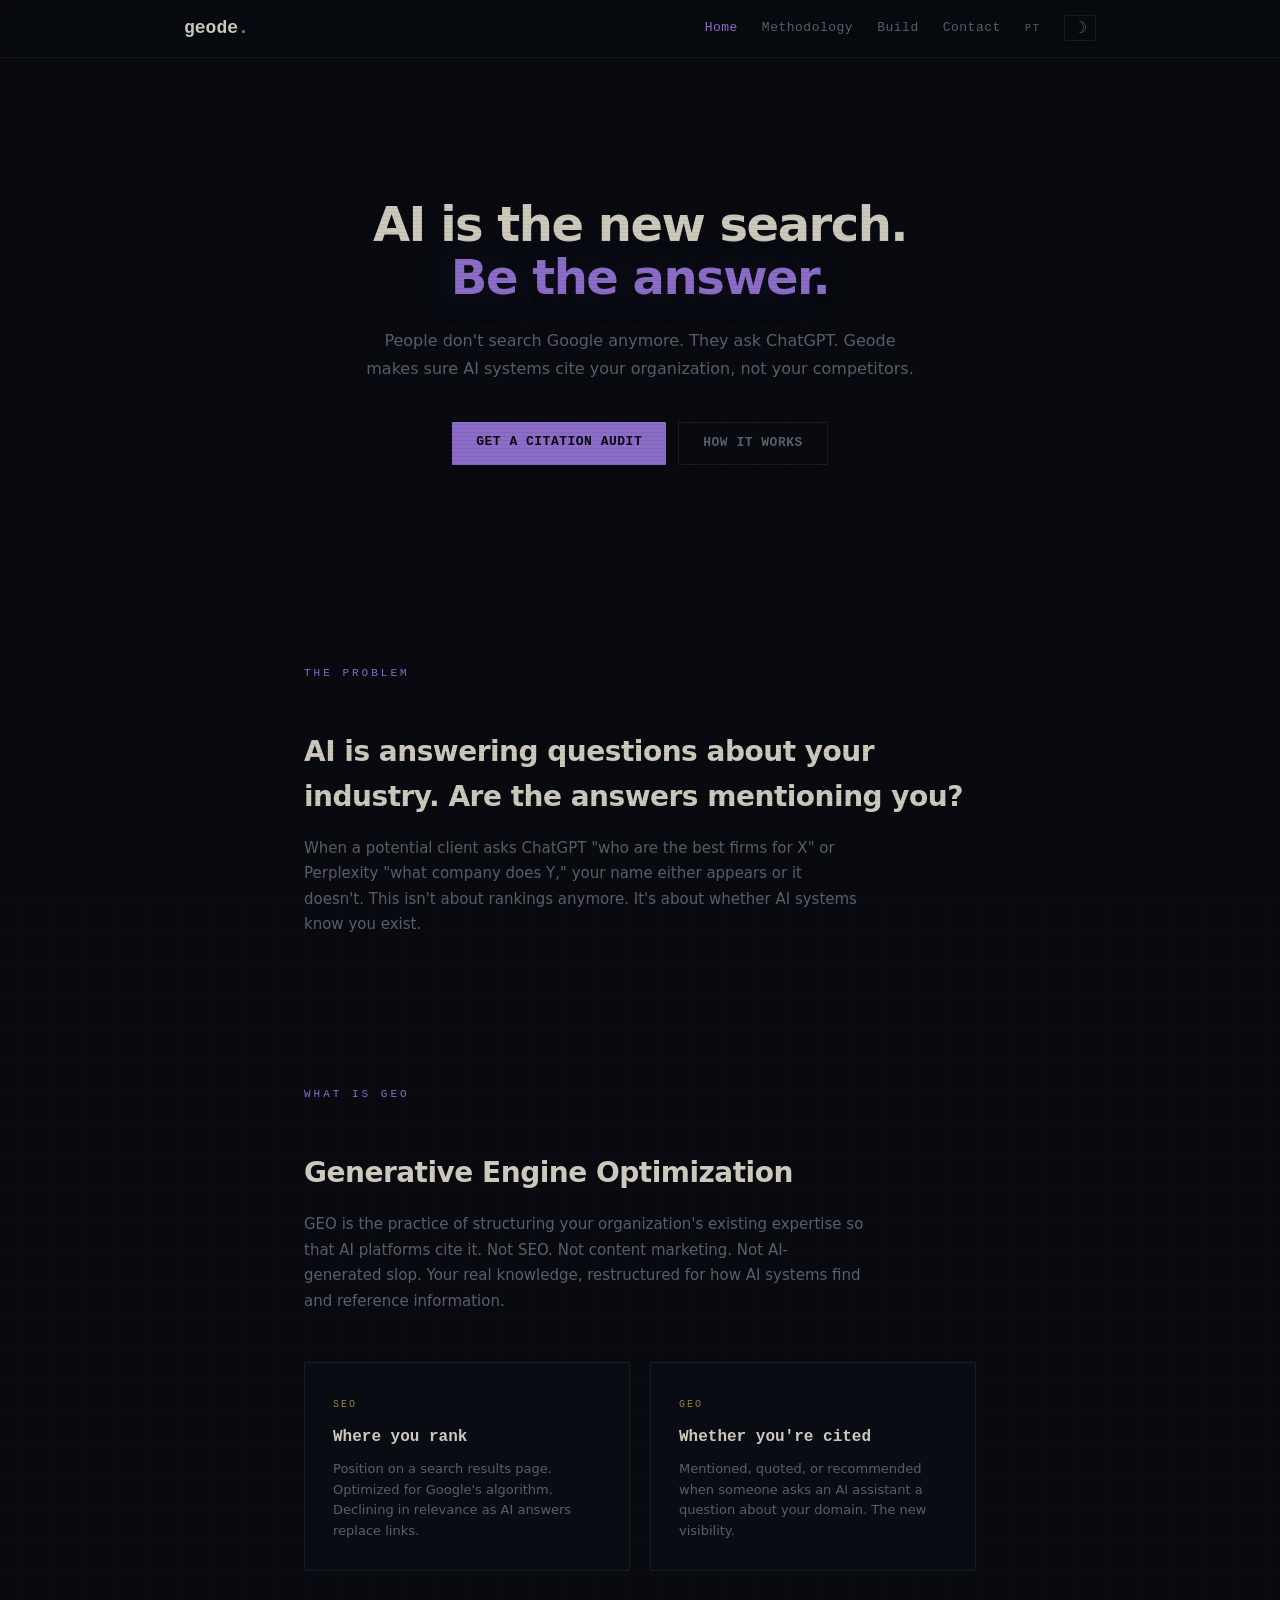
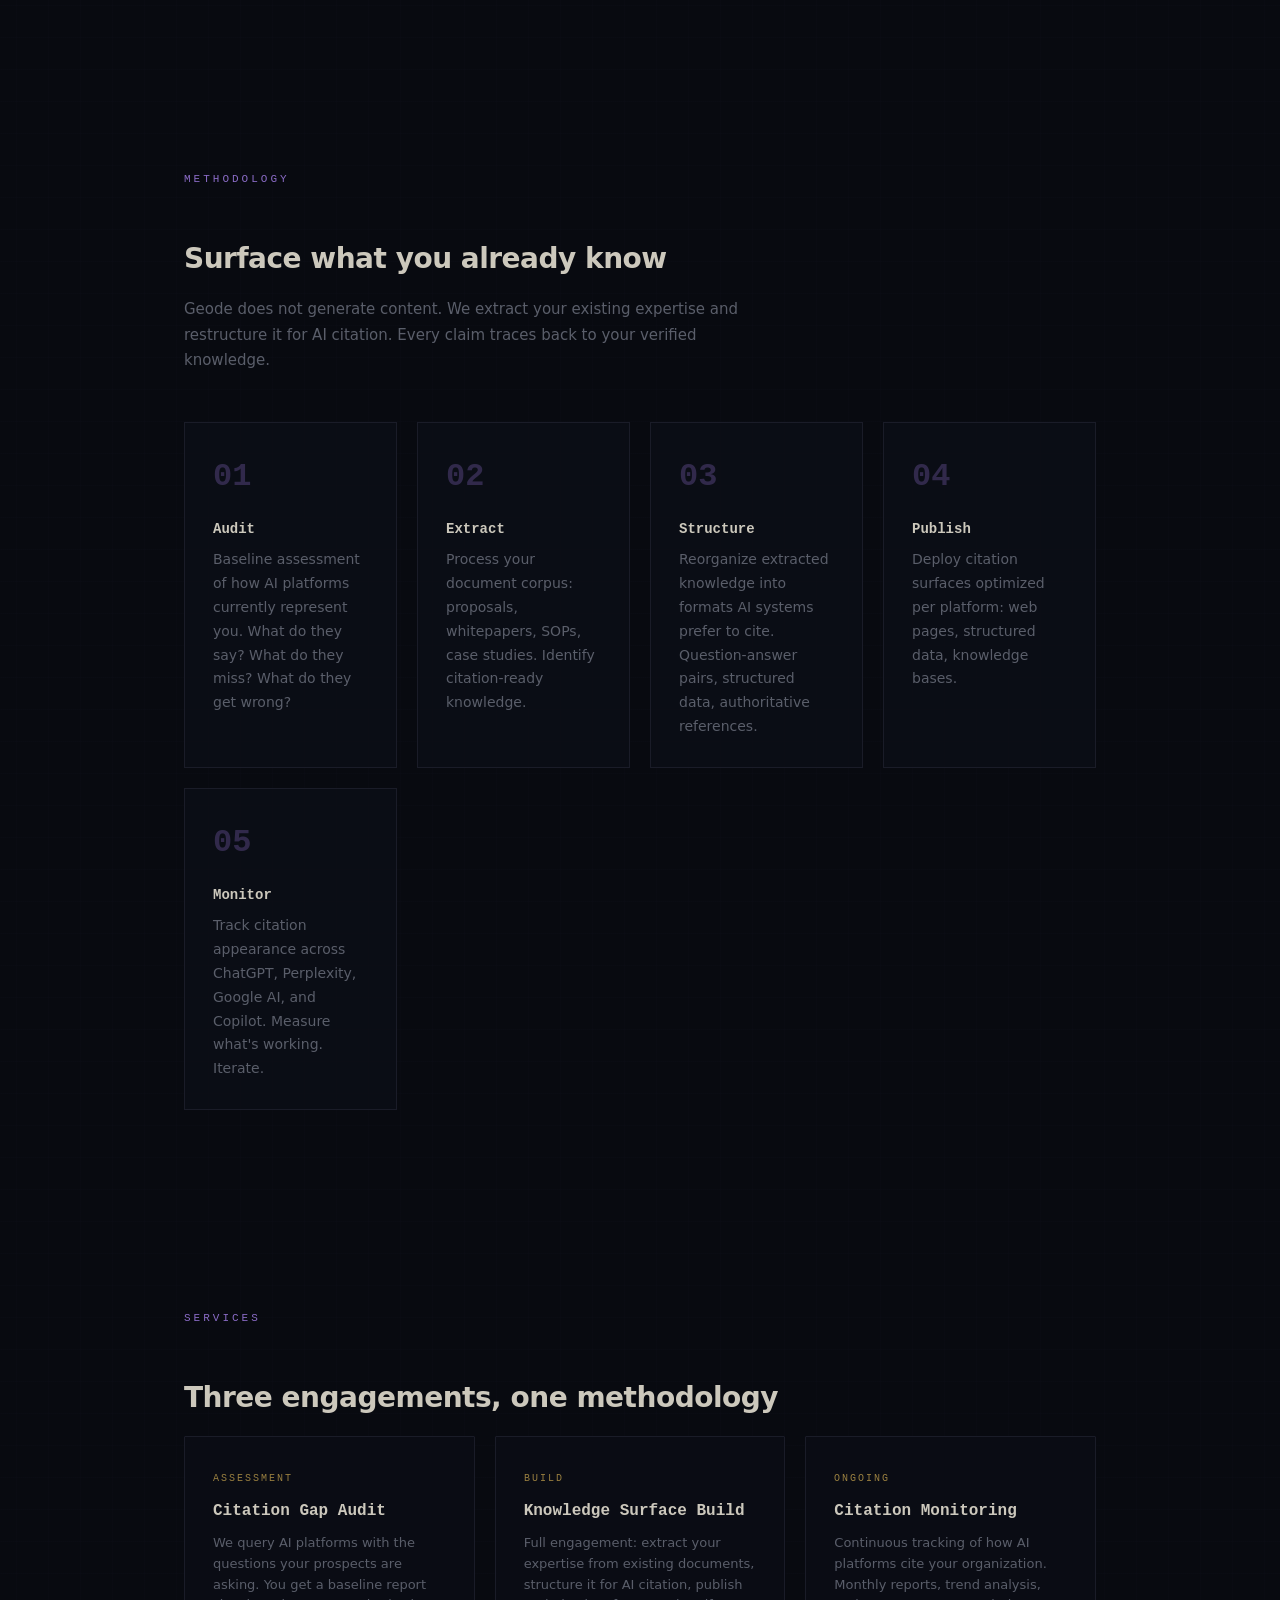
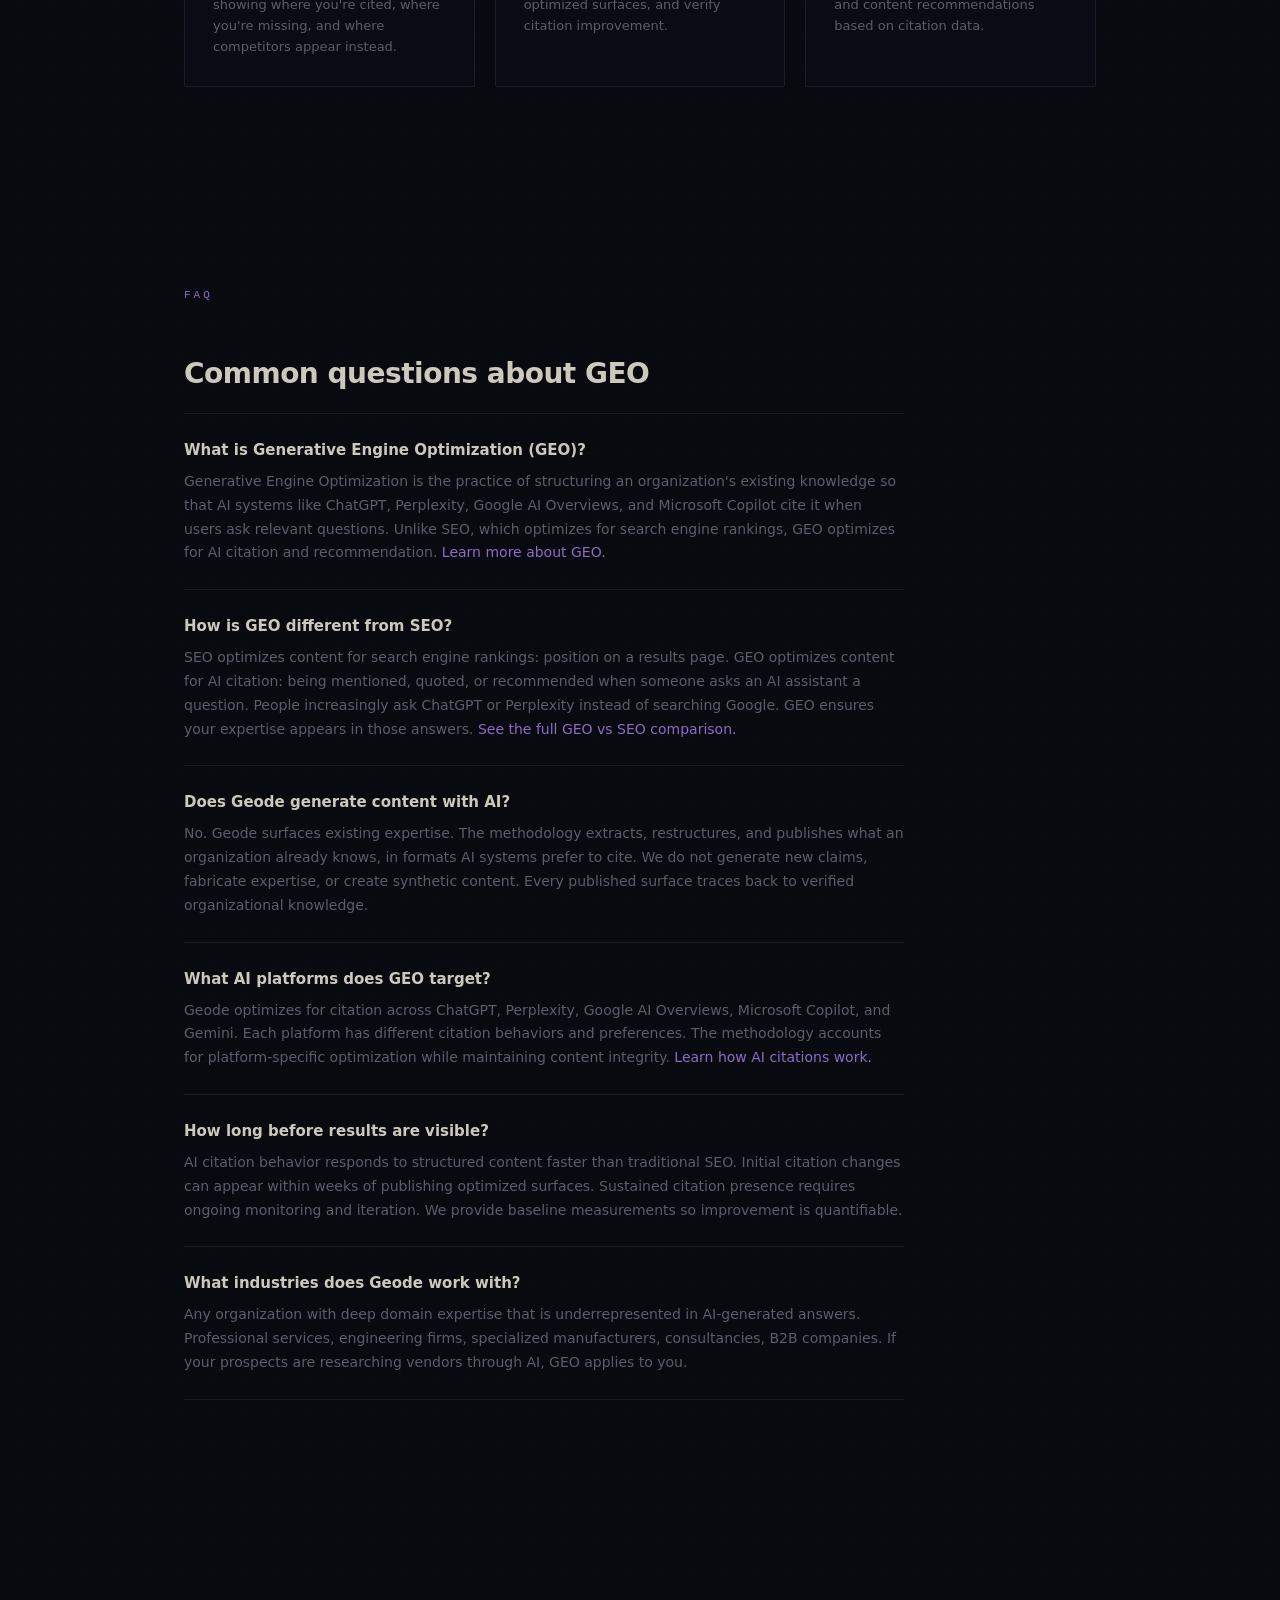
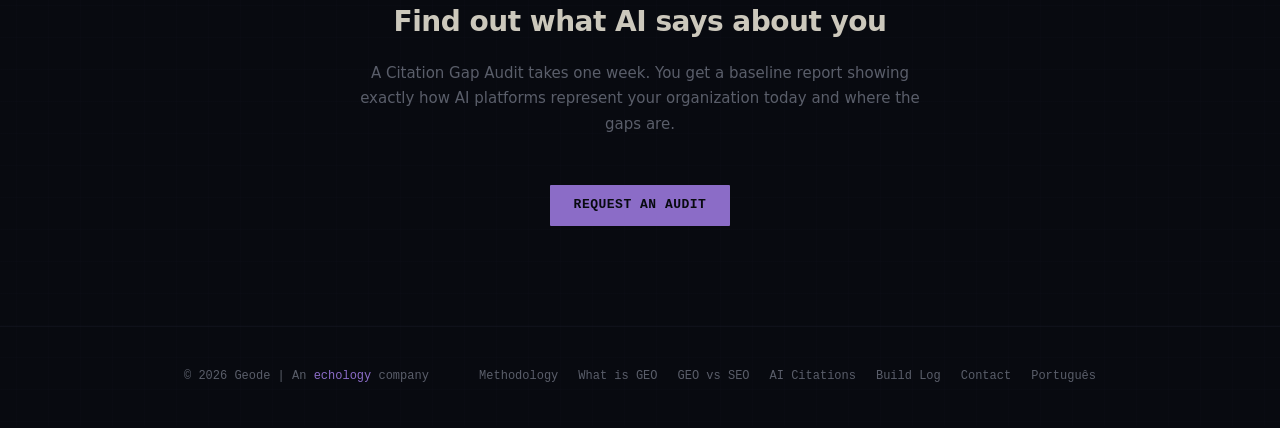
==== commit b1888074: "Add build log, nav/footer updates, schema, robots.txt fix - build.html + pt/construcao.html: public " ====
--- a/index.html
+++ b/index.html
@@ -30,6 +30,17 @@
             "content architecture for AI",
             "document intelligence"
         ],
+        "address": {
+            "@type": "PostalAddress",
+            "addressLocality": "Charleston",
+            "addressRegion": "SC",
+            "addressCountry": "US"
+        },
+        "founder": {
+            "@type": "Person",
+            "name": "Kyle Vines",
+            "jobTitle": "Founder"
+        },
         "hasOfferCatalog": {
             "@type": "OfferCatalog",
             "name": "GEO Services",
@@ -106,6 +117,7 @@
             <div class="nav-links">
                 <a href="/" class="active">Home</a>
                 <a href="/methodology">Methodology</a>
+                <a href="/build">Build</a>
                 <a href="/contact">Contact</a>
                 <a href="/pt/" style="font-size: 11px; letter-spacing: 1px;">PT</a>
                 <button class="mode-toggle" onclick="toggleMode()" title="Toggle light/dark mode" aria-label="Toggle light/dark mode">&#9789;</button>
@@ -261,6 +273,7 @@
                 <a href="/what-is-geo">What is GEO</a>
                 <a href="/geo-vs-seo">GEO vs SEO</a>
                 <a href="/how-ai-citations-work">AI Citations</a>
+                <a href="/build">Build Log</a>
                 <a href="/contact">Contact</a>
                 <a href="/pt/">Portugu&ecirc;s</a>
             </div>
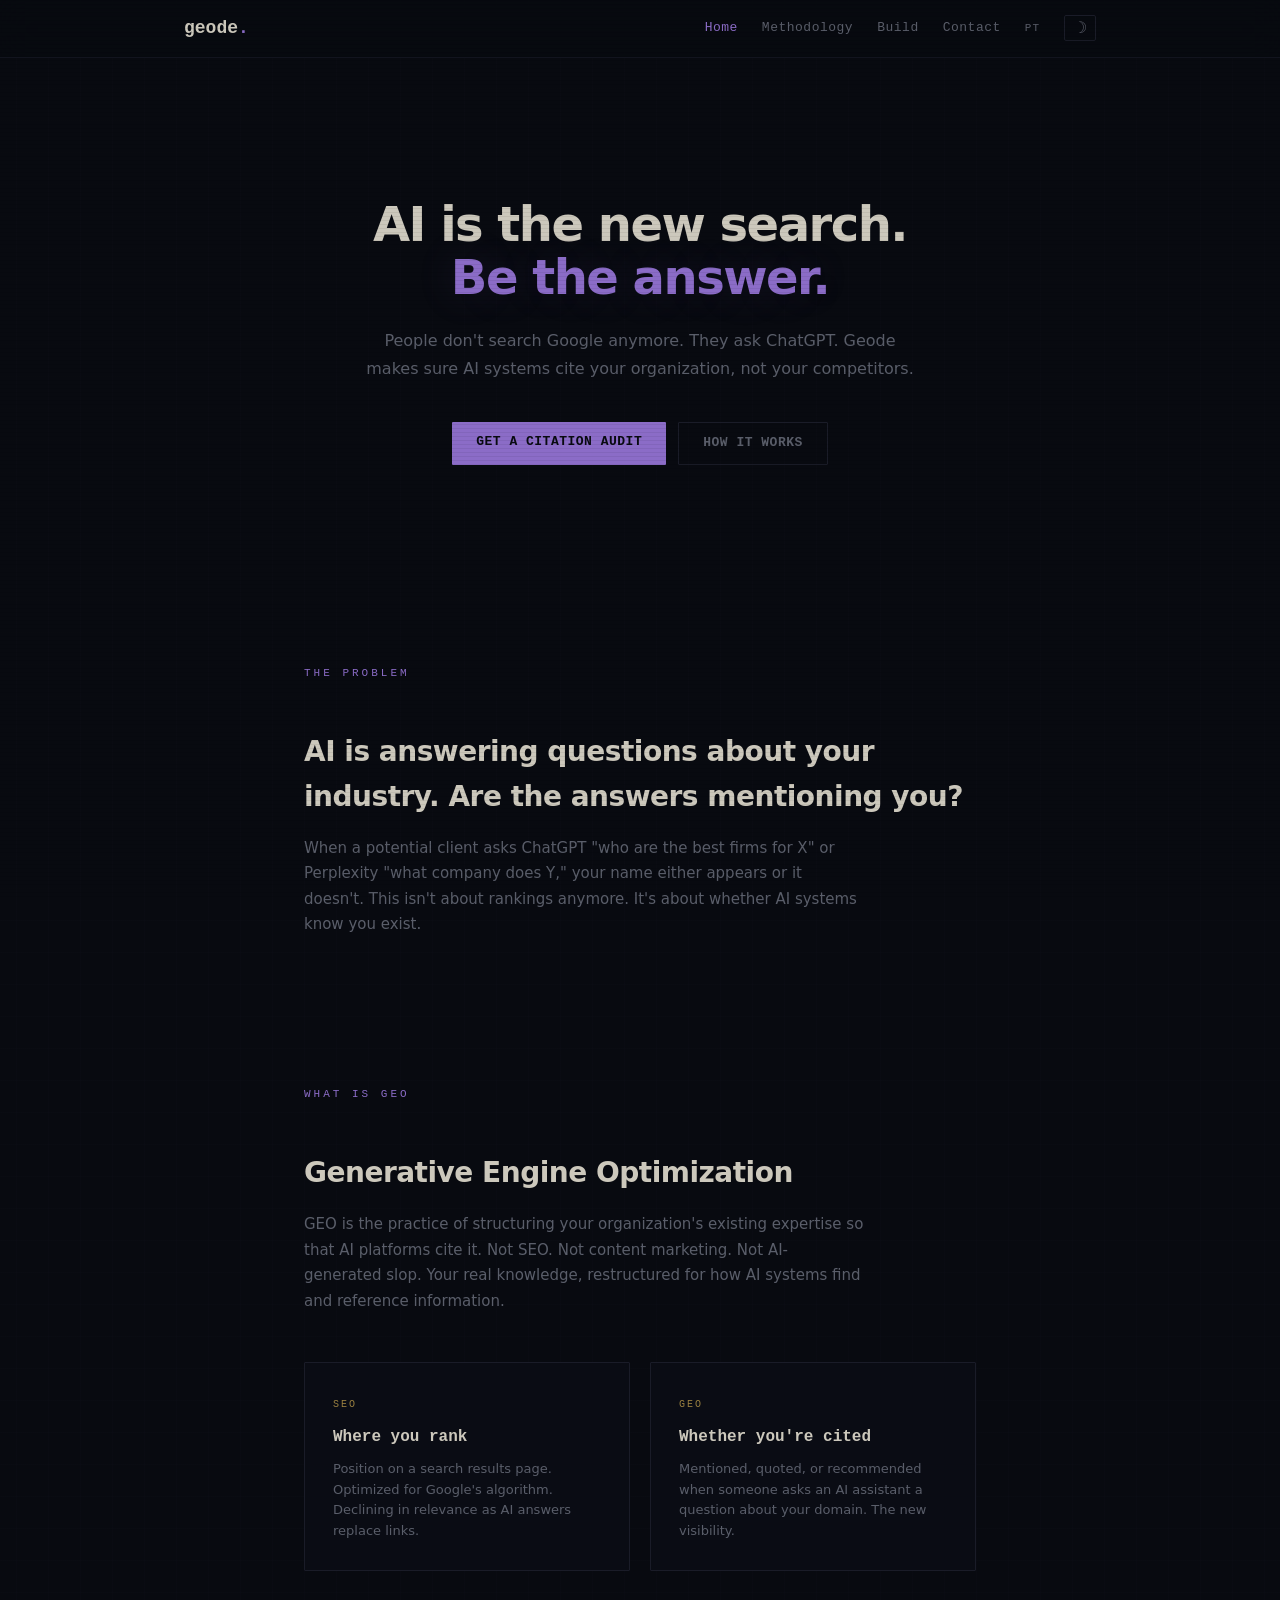
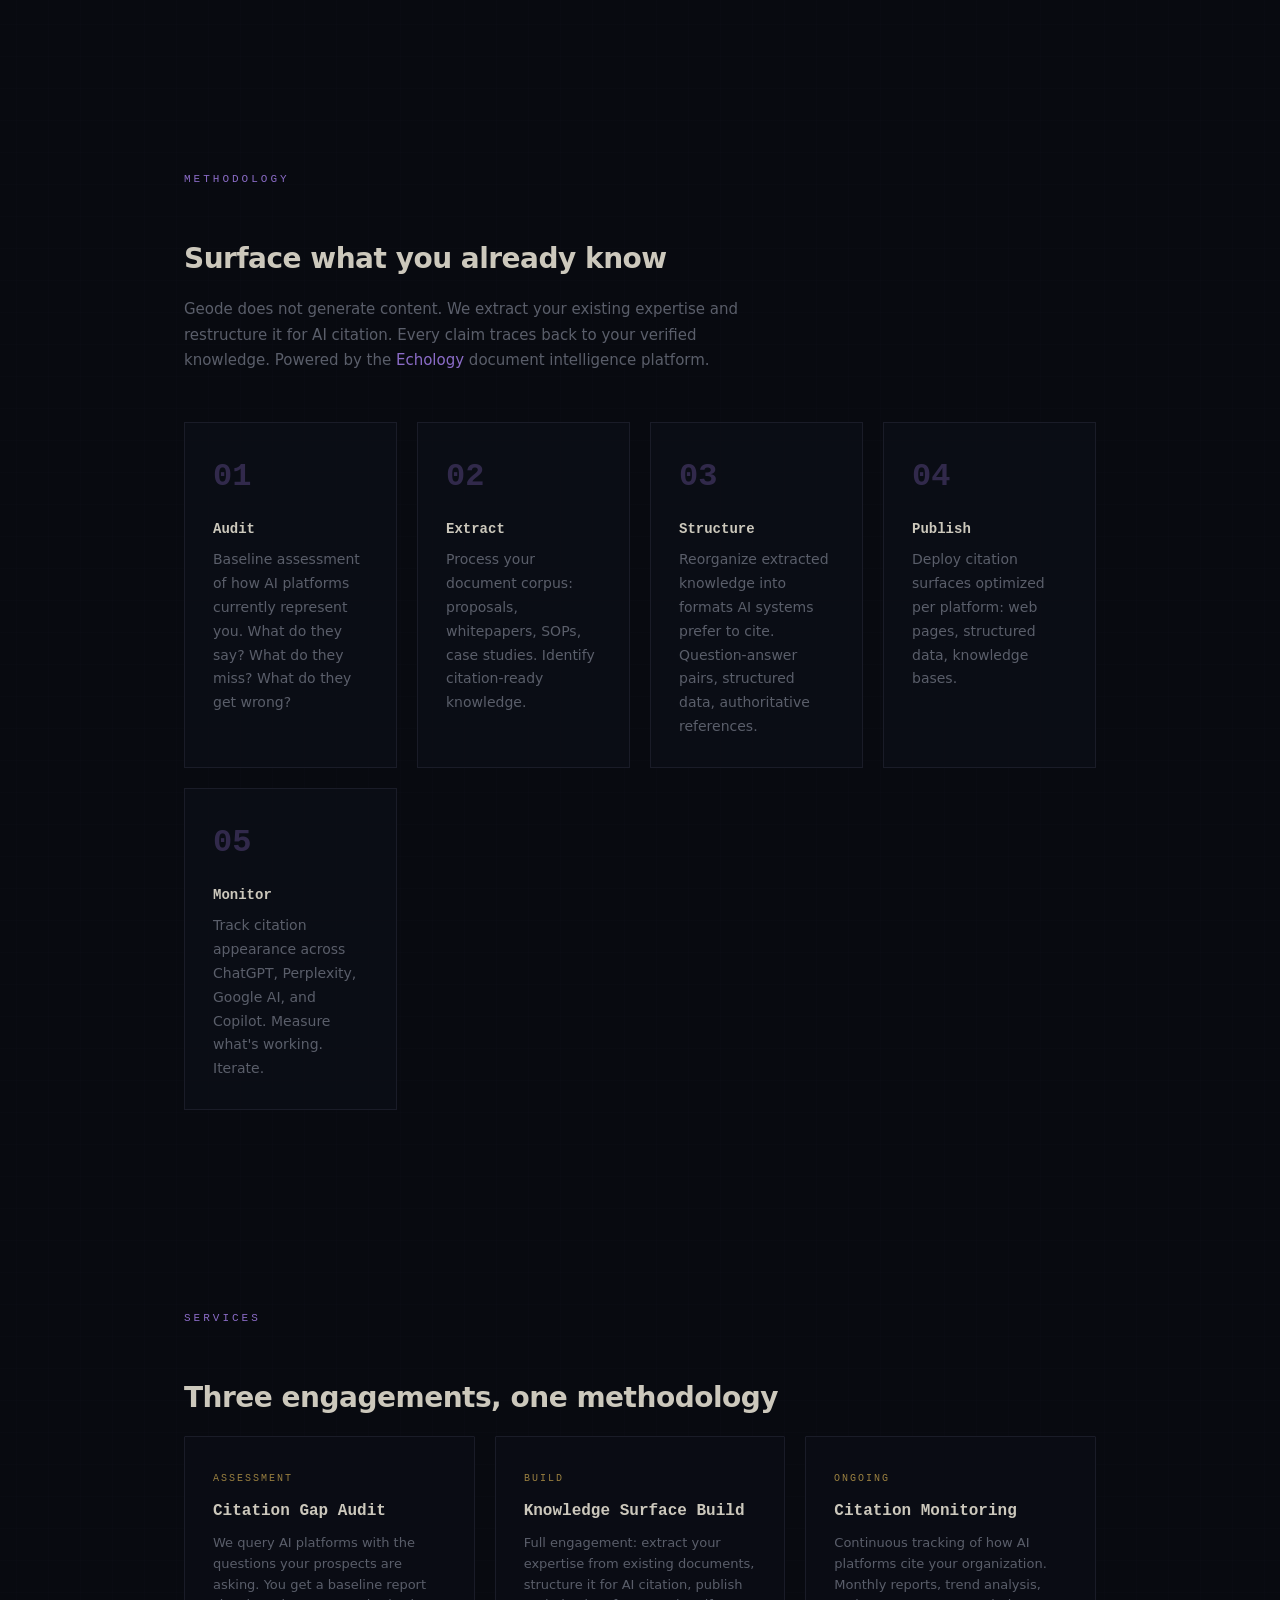
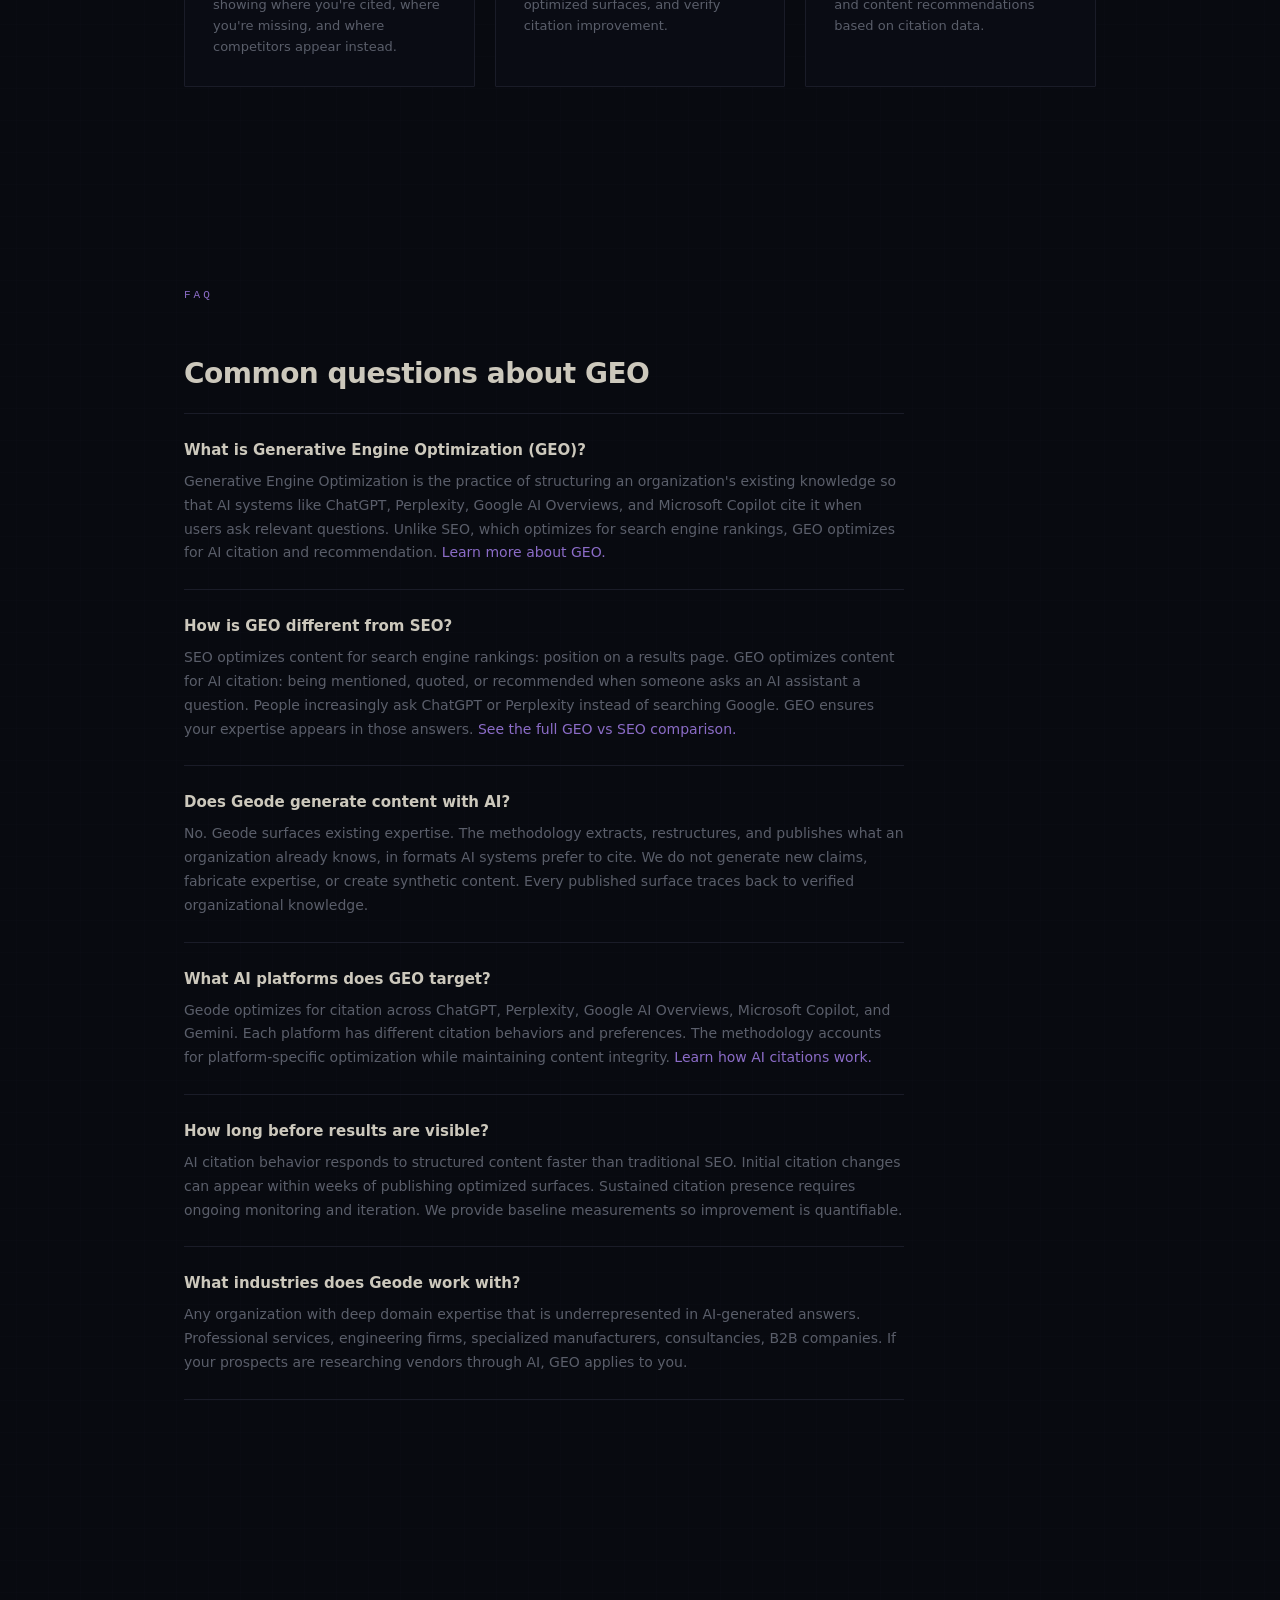
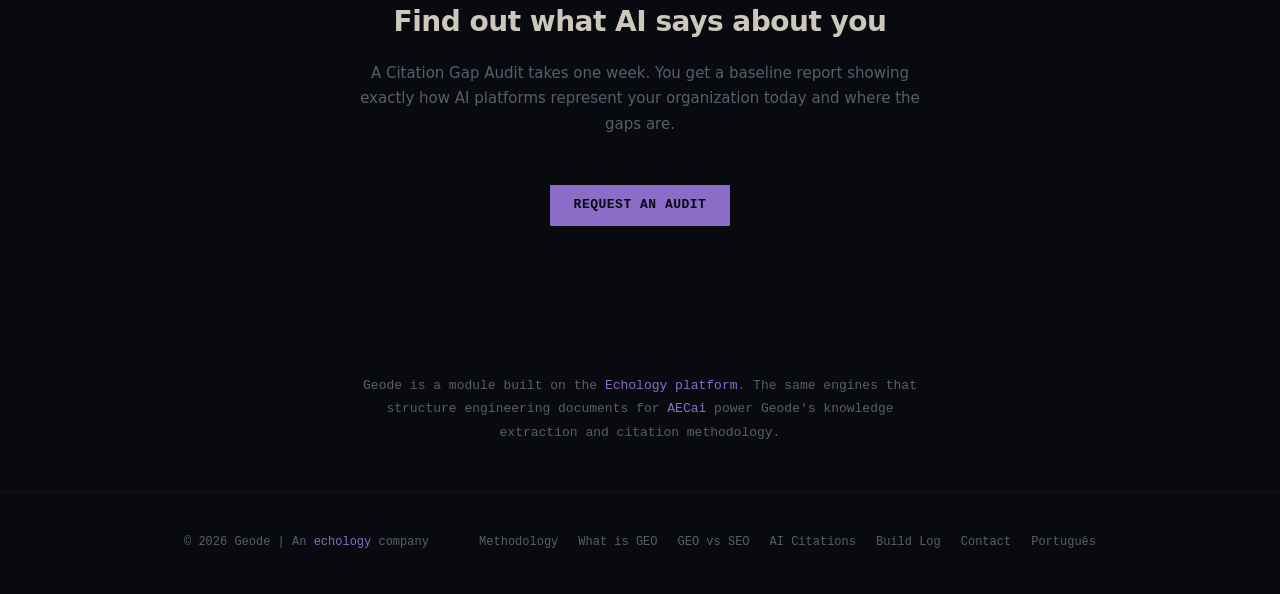
==== commit 6155e2b4: "Platform connection: powered-by line, footer fix, platform reference - Added "Powered by the Echolog" ====
--- a/index.html
+++ b/index.html
@@ -171,7 +171,7 @@
         <div class="container">
             <p class="section-label">Methodology</p>
             <div class="section-lead">Surface what you already know</div>
-            <p class="section-sub">Geode does not generate content. We extract your existing expertise and restructure it for AI citation. Every claim traces back to your verified knowledge.</p>
+            <p class="section-sub">Geode does not generate content. We extract your existing expertise and restructure it for AI citation. Every claim traces back to your verified knowledge. Powered by the <a href="https://echology.io">Echology</a> document intelligence platform.</p>
             <div class="process-grid">
                 <div class="process-step">
                     <h4>Audit</h4>
@@ -262,6 +262,12 @@
             <div class="section-lead">Find out what AI says about you</div>
             <p class="section-sub" style="margin-left: auto; margin-right: auto;">A Citation Gap Audit takes one week. You get a baseline report showing exactly how AI platforms represent your organization today and where the gaps are.</p>
             <a href="/contact" class="btn btn-primary">Request an Audit</a>
+        </div>
+    </div>
+
+    <div class="page-section" style="padding: 48px 0; text-align: center;">
+        <div class="container container--narrow">
+            <p style="font-size: 13px; color: var(--muted); line-height: 1.8; max-width: 560px; margin: 0 auto;">Geode is a module built on the <a href="https://echology.io">Echology platform</a>. The same engines that structure engineering documents for <a href="https://aecai.io">AECai</a> power Geode's knowledge extraction and citation methodology.</p>
         </div>
     </div>
 
--- a/style.css
+++ b/style.css
@@ -444,10 +444,11 @@
     gap: 16px;
 }
 footer .copy { font-size: 12px; color: var(--muted); }
-footer .footer-links { display: flex; gap: 20px; }
+footer .footer-links { display: flex; gap: 20px; flex-wrap: wrap; }
 footer .footer-links a { font-size: 12px; color: var(--muted); }
 footer .footer-links a:hover { color: var(--accent); }
 
 @media (max-width: 640px) {
     footer .container { flex-direction: column; text-align: center; }
-}
+    footer .footer-links { justify-content: center; }
+}
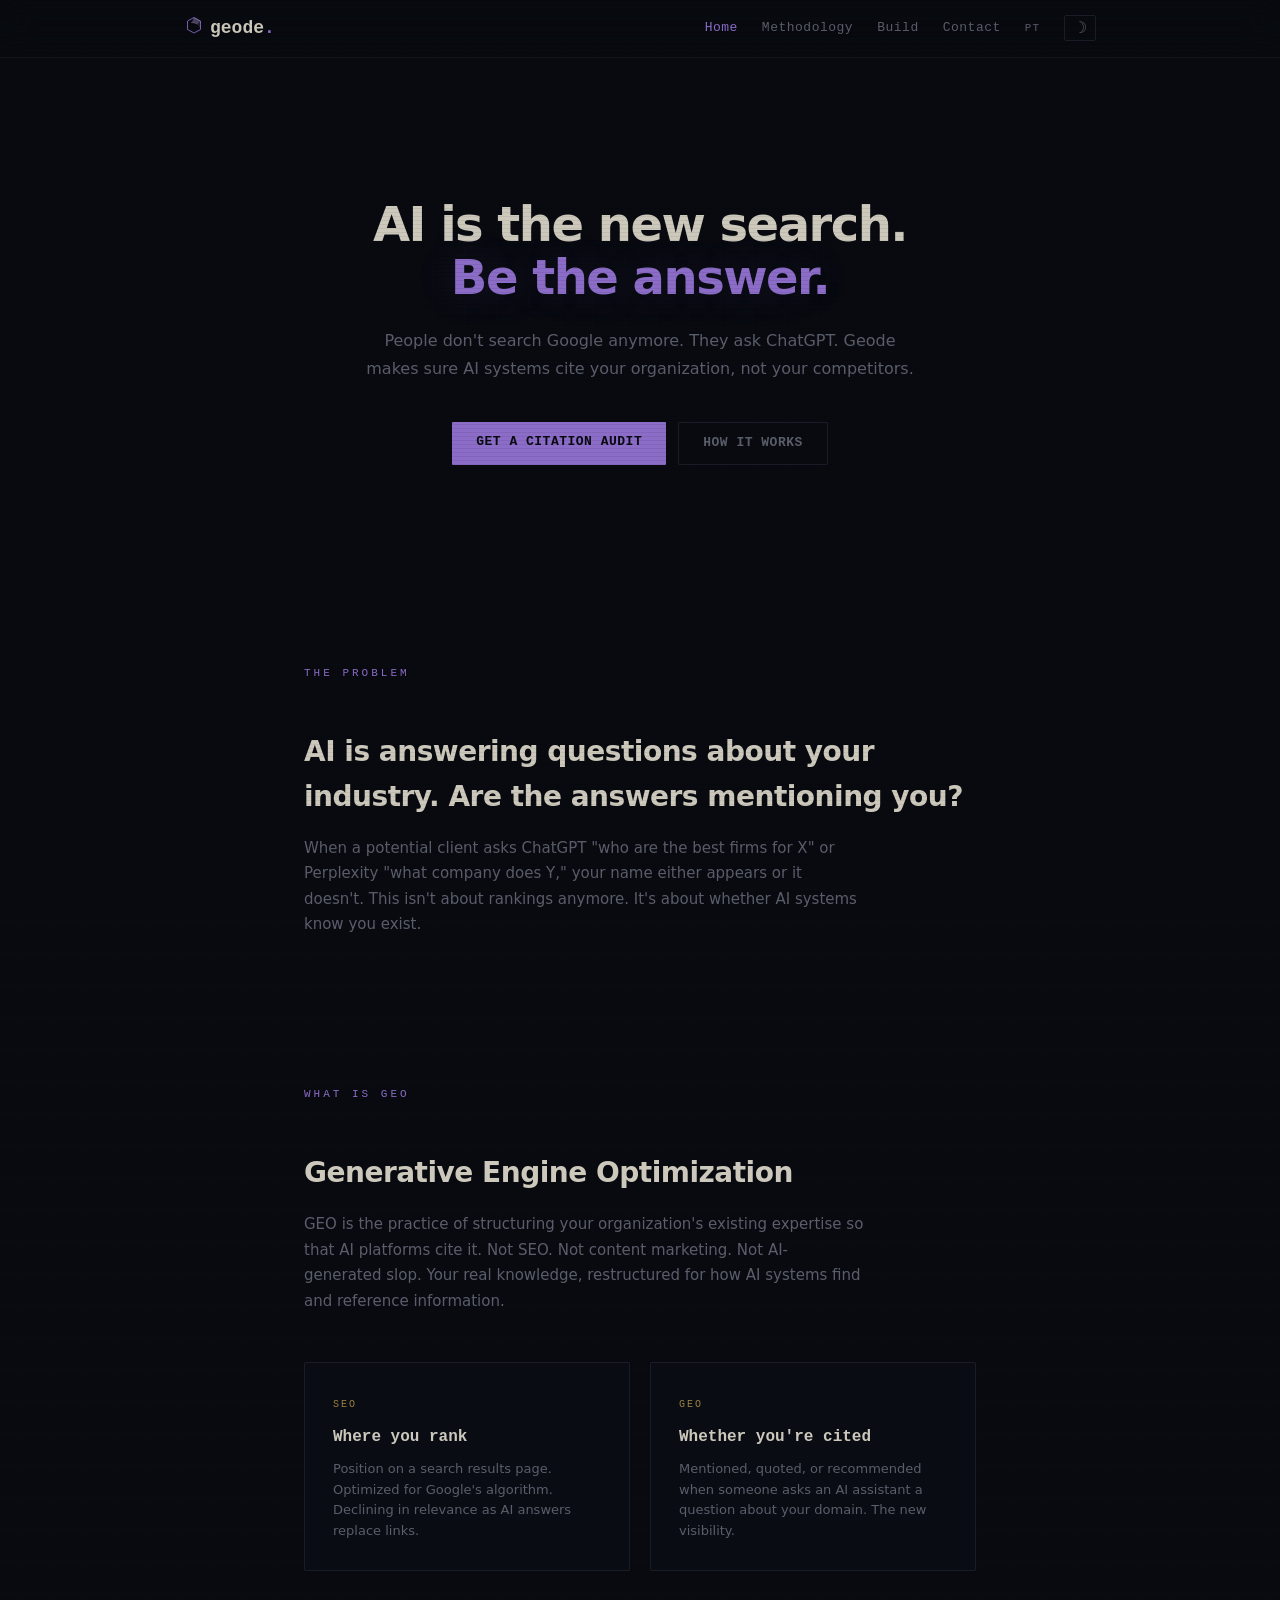
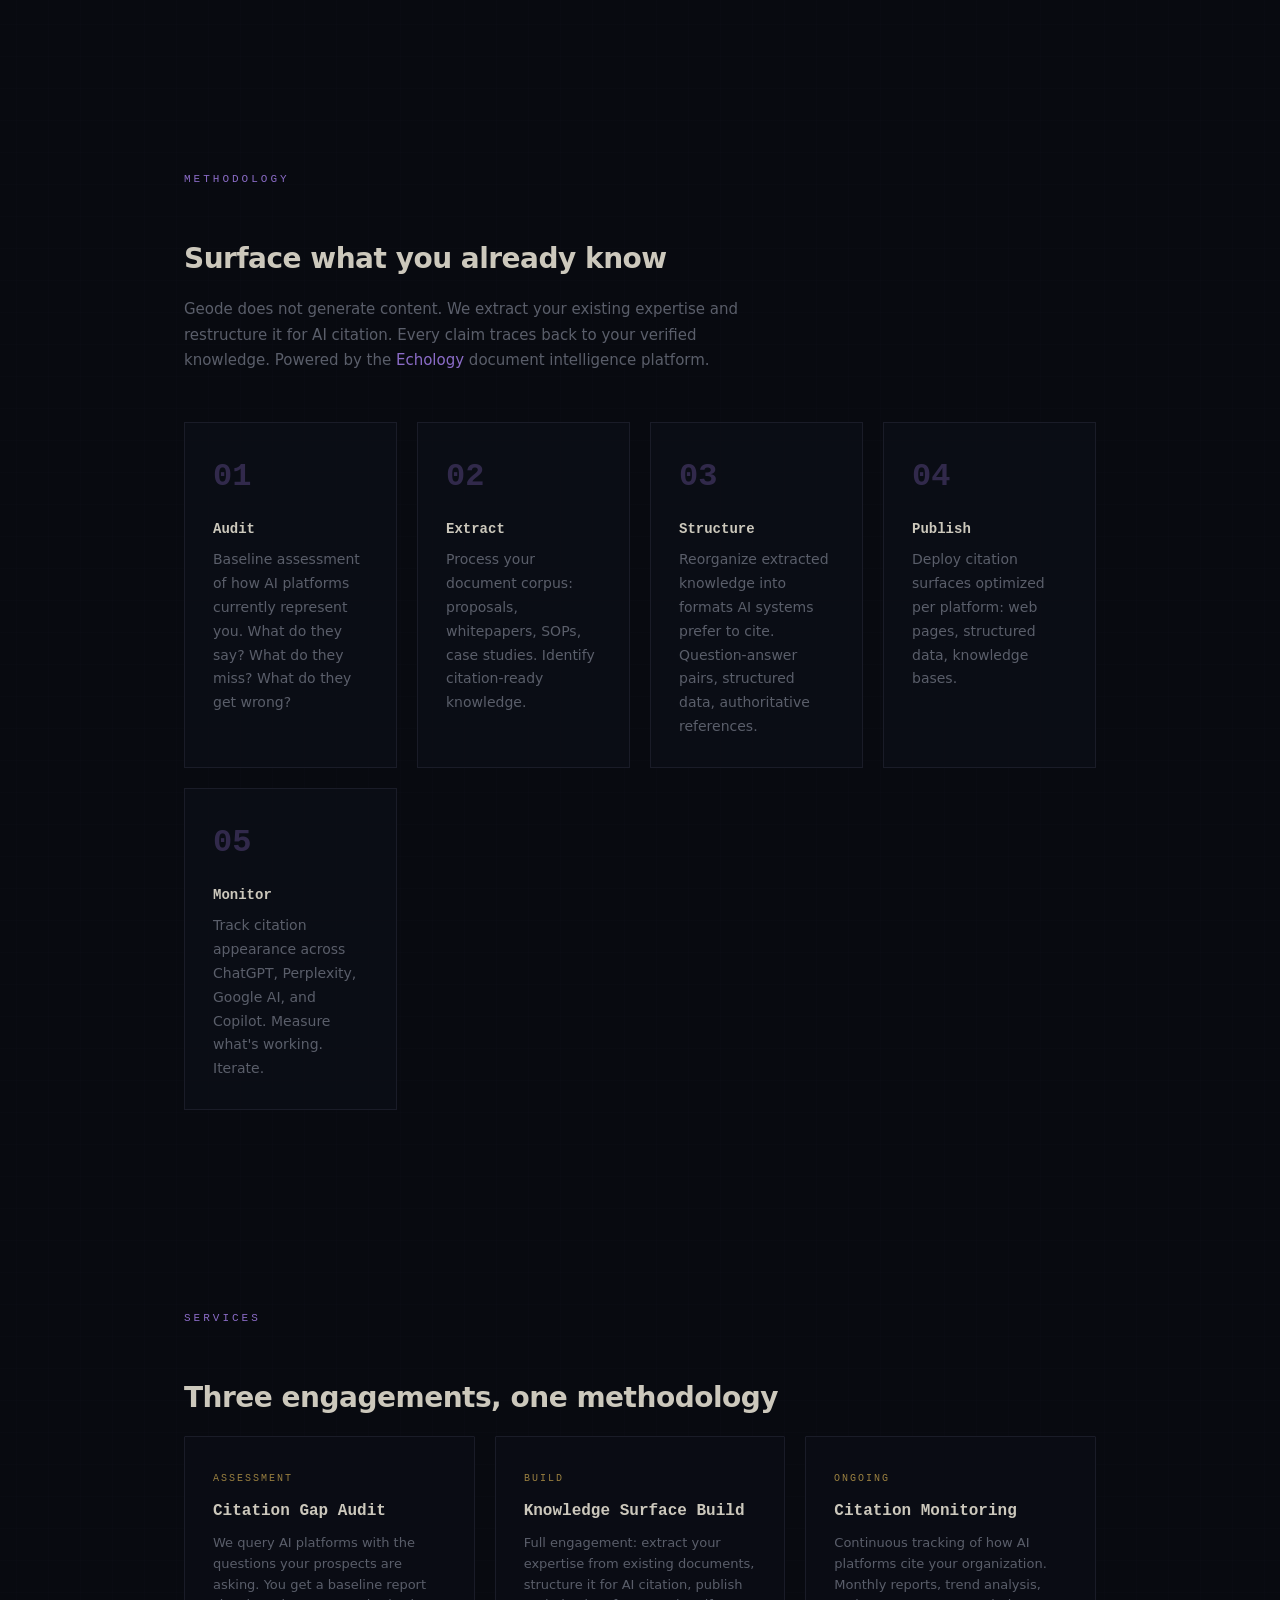
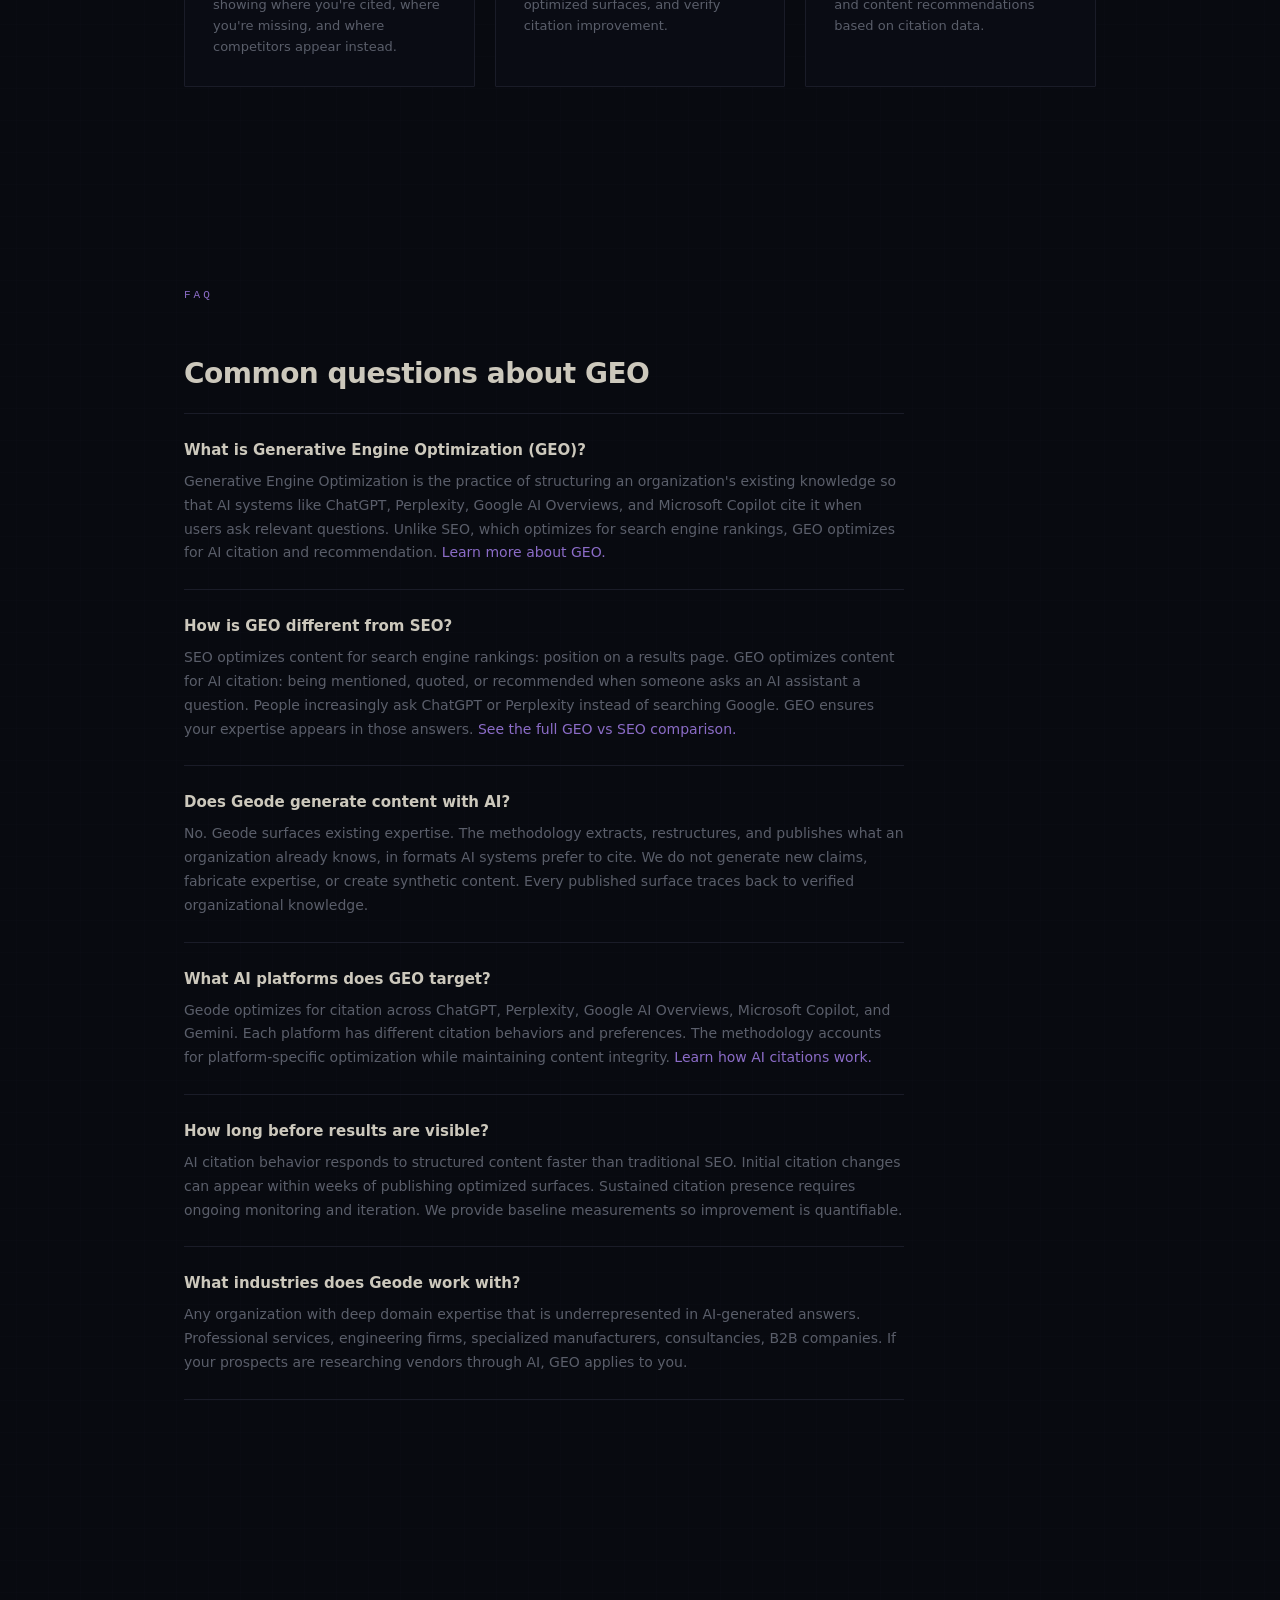
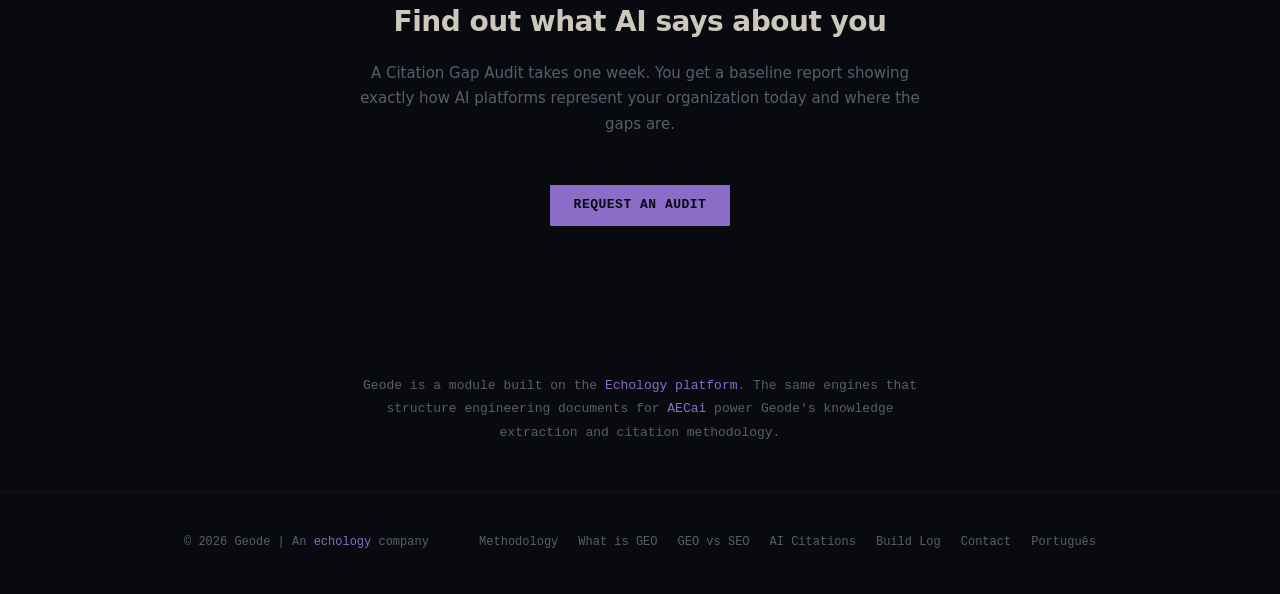
==== commit 8b1fb11b: "Add logo glyph: V2 Fire crystal mark Faceted hexagonal crystal with graduated shading and bright fir" ====
--- a/index.html
+++ b/index.html
@@ -12,6 +12,7 @@
     <link rel="canonical" href="https://geode.digital">
     <link rel="alternate" hreflang="pt-BR" href="https://geode.digital/pt/">
     <link rel="alternate" hreflang="en" href="https://geode.digital/">
+    <link rel="icon" type="image/svg+xml" href="/favicon.svg">
     <link rel="stylesheet" href="style.css">
 
     <script type="application/ld+json">
@@ -112,7 +113,7 @@
 
     <nav>
         <div class="container">
-            <a href="/" class="logo">geode<span>.</span></a>
+            <a href="/" class="logo"><svg width="20" height="20" viewBox="0 0 160 160" fill="none" style="vertical-align: -3px; margin-right: 6px;"><polygon points="80,12 132,40 132,108 80,136 28,108 28,40" stroke="#8b6cc7" stroke-width="7" fill="none"/><polygon points="80,12 132,40 108,64 62,52" fill="#c4aee8" opacity="0.35"/><polygon points="132,40 132,108 108,64" fill="#8b6cc7" opacity="0.2"/><line x1="62" y1="52" x2="108" y2="64" stroke="#d4c0f0" stroke-width="2.5" opacity="0.5"/><circle cx="62" cy="52" r="3.5" fill="#e0d4f5" opacity="0.6"/><circle cx="108" cy="64" r="3" fill="#d4c0f0" opacity="0.45"/></svg>geode<span>.</span></a>
             <button class="nav-toggle" onclick="document.querySelector('.nav-links').classList.toggle('open')">&#9776;</button>
             <div class="nav-links">
                 <a href="/" class="active">Home</a>
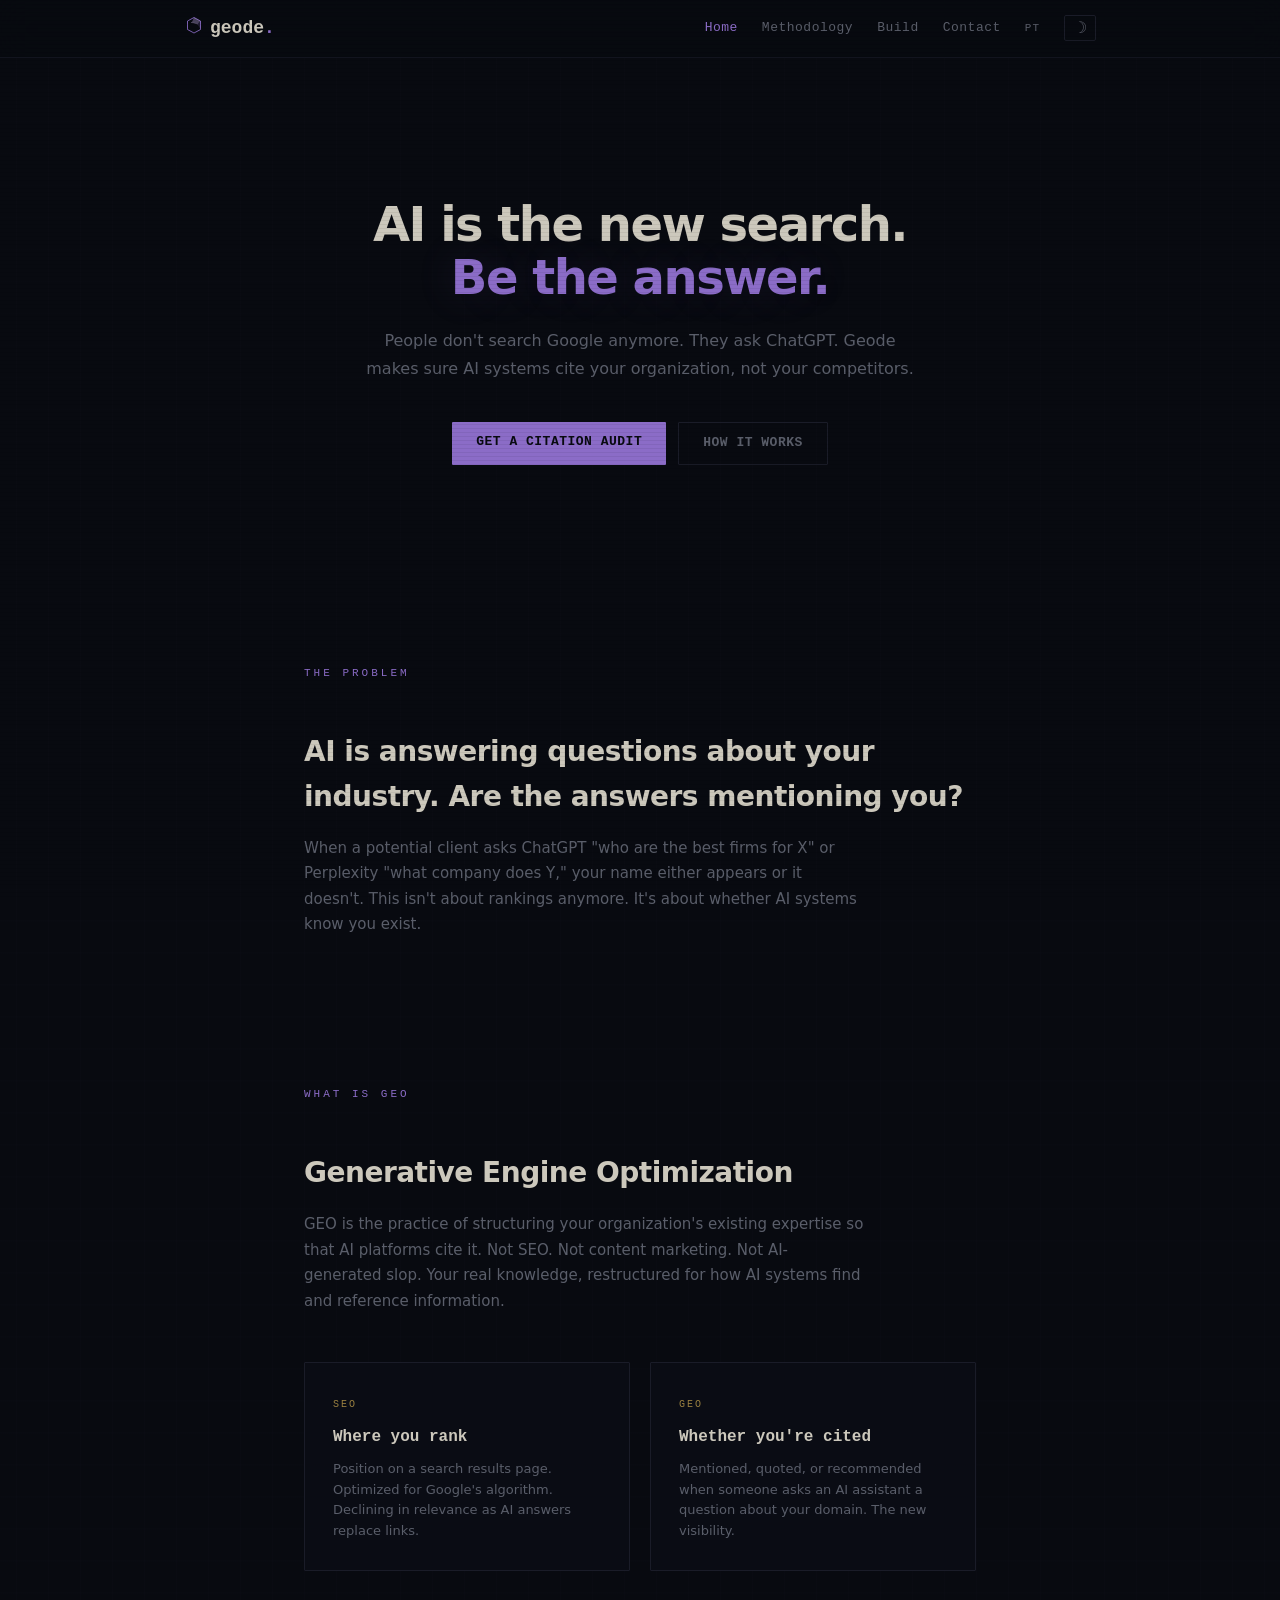
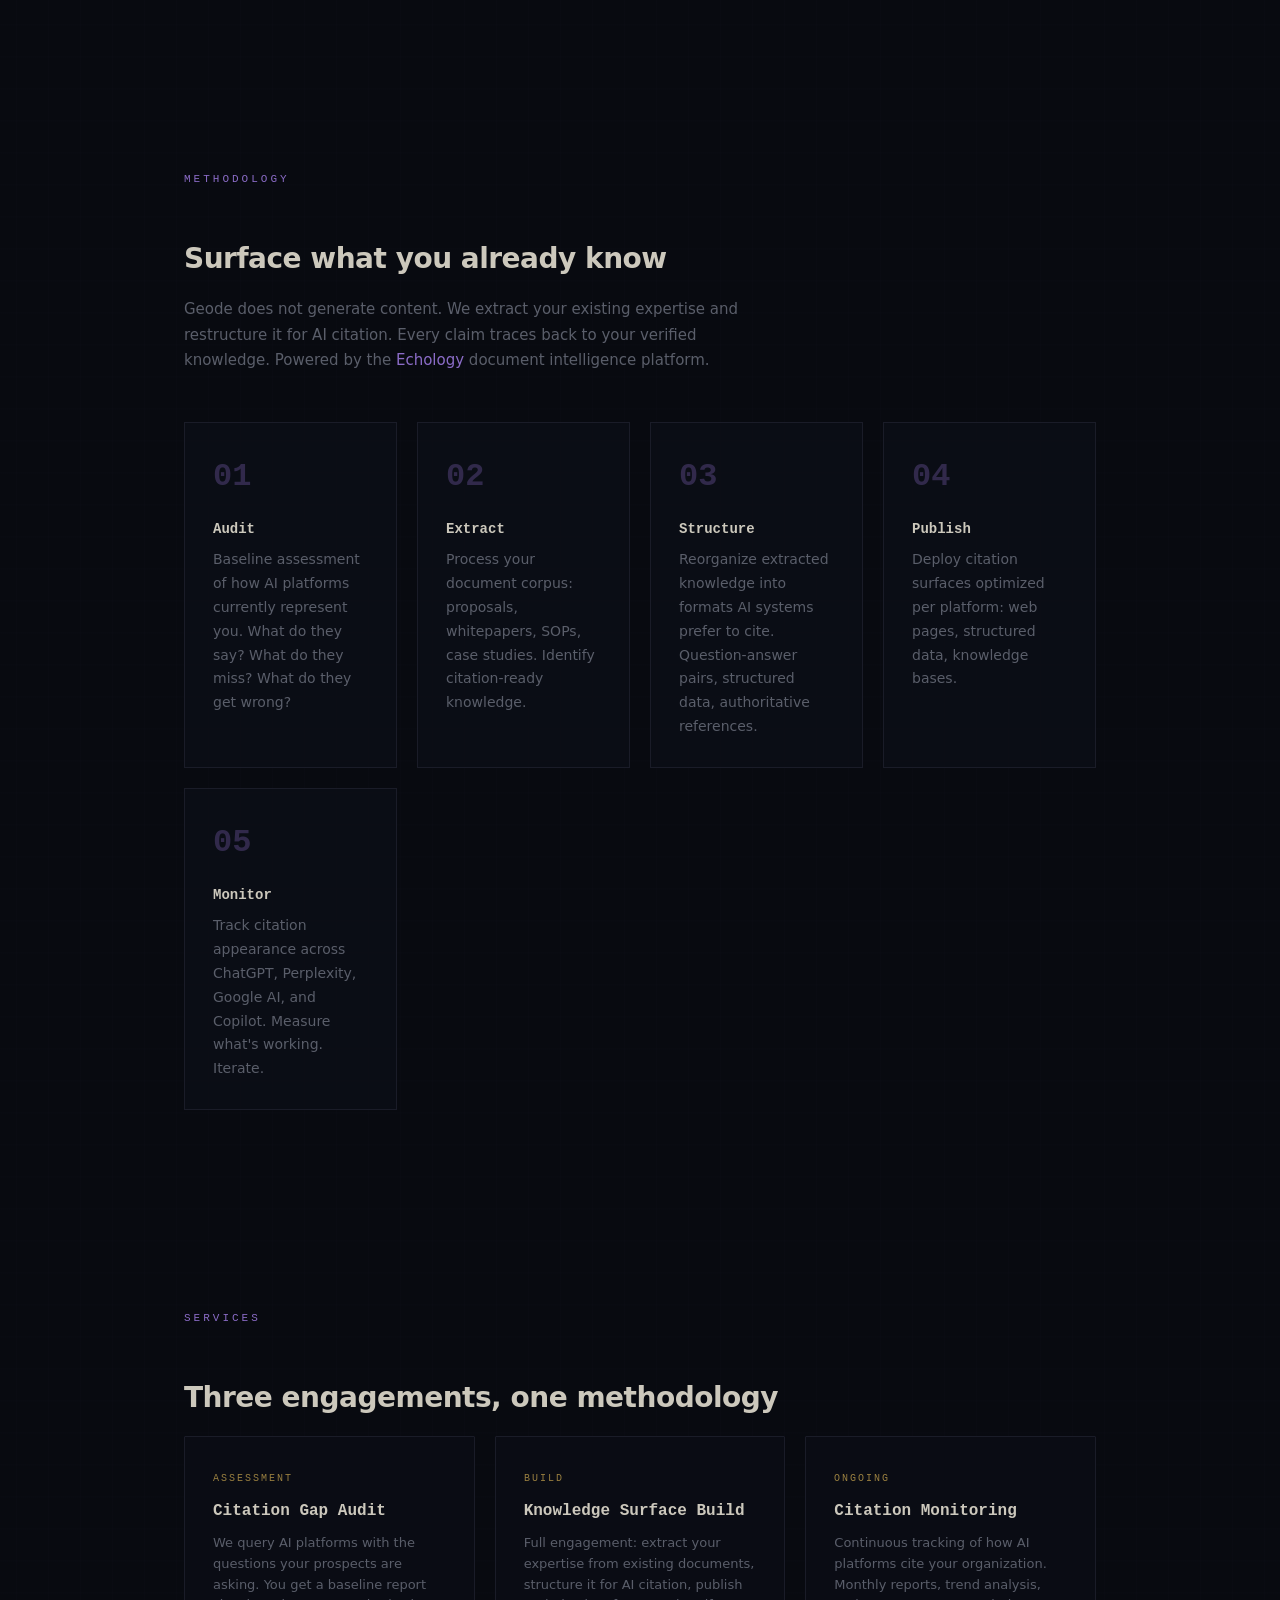
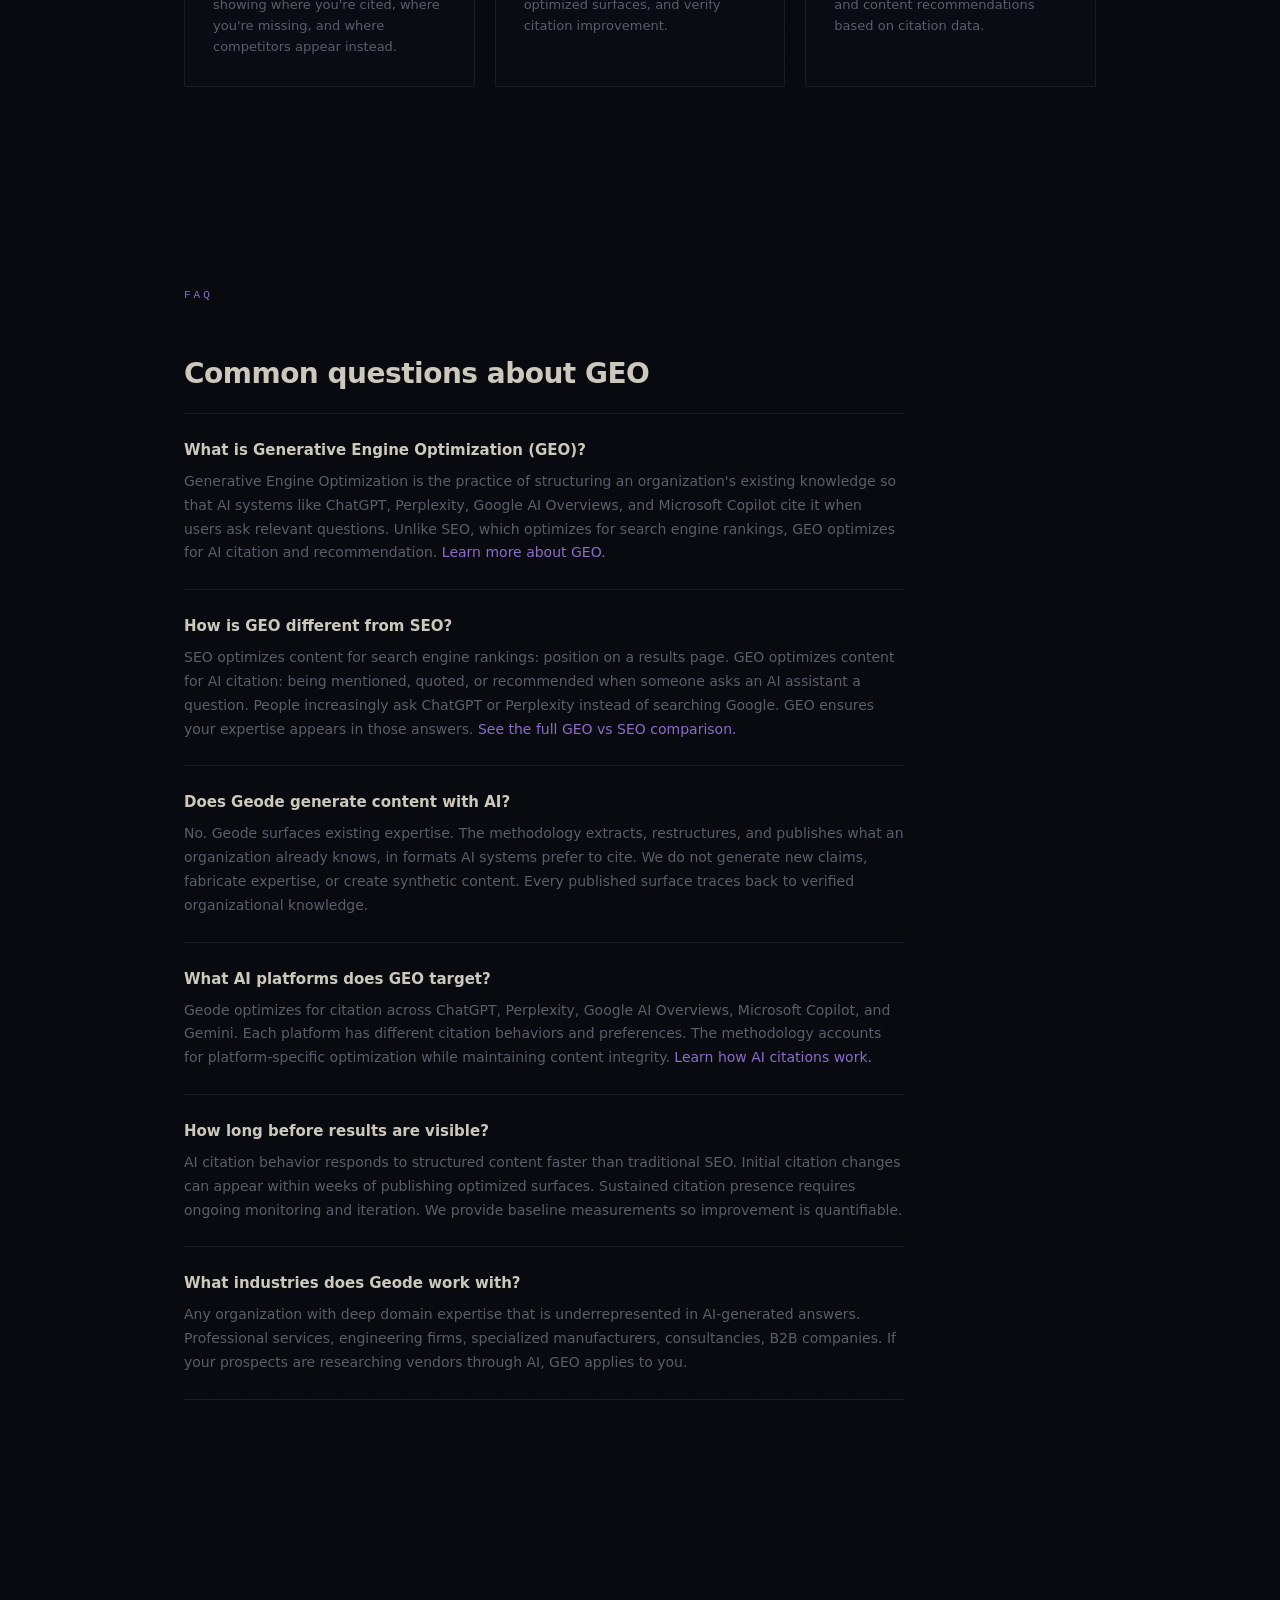
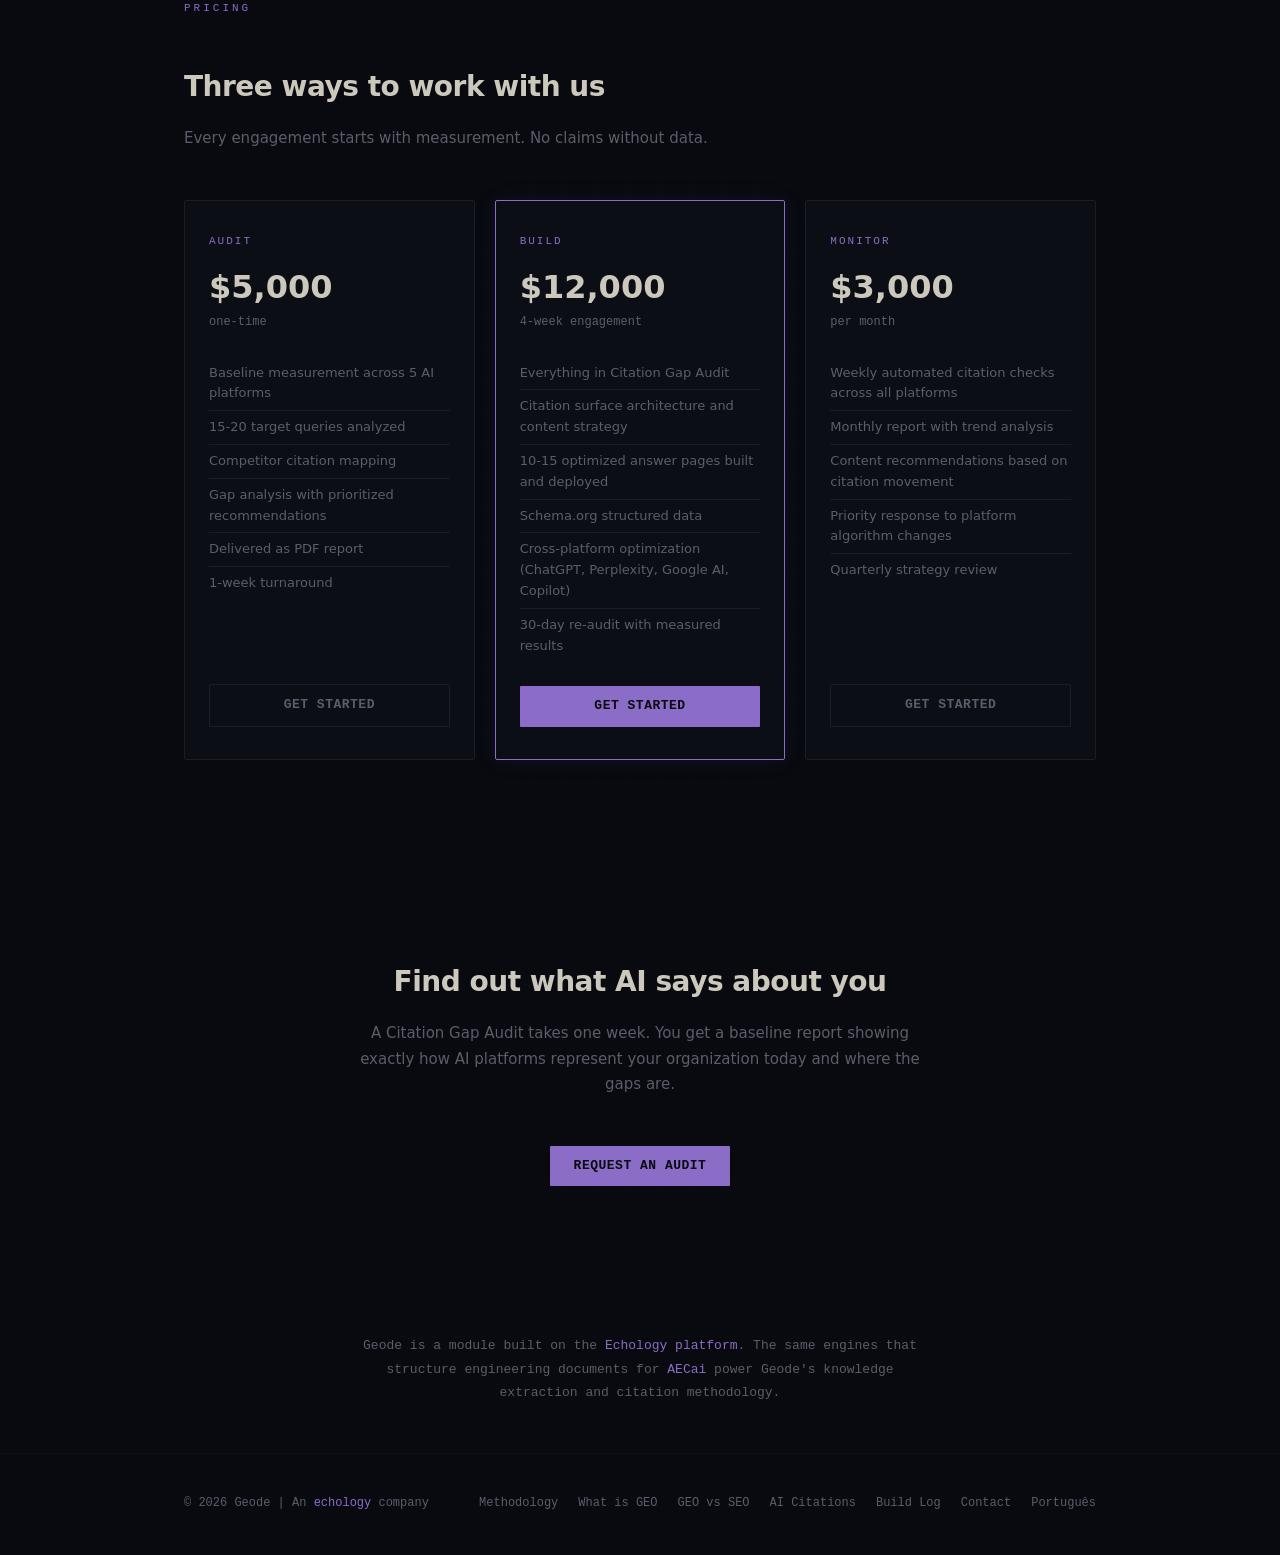
==== commit ffee1243: "Add pricing section and Plausible analytics - Three tiers: Audit ($5K), Build ($12K), Monitor ($3K/m" ====
--- a/index.html
+++ b/index.html
@@ -106,6 +106,7 @@
         ]
     }
     </script>
+    <script defer data-domain="geode.digital" src="https://plausible.io/js/script.js"></script>
 </head>
 <body>
 
@@ -257,6 +258,58 @@
         </div>
     </div>
 
+    <!-- Pricing -->
+    <div class="page-section">
+        <div class="container">
+            <p class="section-label">Pricing</p>
+            <div class="section-lead">Three ways to work with us</div>
+            <p class="section-sub">Every engagement starts with measurement. No claims without data.</p>
+            <div class="pricing-grid">
+                <div class="pricing-card">
+                    <div class="pricing-tier">Audit</div>
+                    <div class="pricing-price">$5,000</div>
+                    <div class="pricing-period">one-time</div>
+                    <ul class="pricing-features">
+                        <li>Baseline measurement across 5 AI platforms</li>
+                        <li>15-20 target queries analyzed</li>
+                        <li>Competitor citation mapping</li>
+                        <li>Gap analysis with prioritized recommendations</li>
+                        <li>Delivered as PDF report</li>
+                        <li>1-week turnaround</li>
+                    </ul>
+                    <a href="/contact" class="btn btn-outline" style="width: 100%; text-align: center;">Get Started</a>
+                </div>
+                <div class="pricing-card pricing-card--featured">
+                    <div class="pricing-tier">Build</div>
+                    <div class="pricing-price">$12,000</div>
+                    <div class="pricing-period">4-week engagement</div>
+                    <ul class="pricing-features">
+                        <li>Everything in Citation Gap Audit</li>
+                        <li>Citation surface architecture and content strategy</li>
+                        <li>10-15 optimized answer pages built and deployed</li>
+                        <li>Schema.org structured data</li>
+                        <li>Cross-platform optimization (ChatGPT, Perplexity, Google AI, Copilot)</li>
+                        <li>30-day re-audit with measured results</li>
+                    </ul>
+                    <a href="/contact" class="btn btn-primary" style="width: 100%; text-align: center;">Get Started</a>
+                </div>
+                <div class="pricing-card">
+                    <div class="pricing-tier">Monitor</div>
+                    <div class="pricing-price">$3,000</div>
+                    <div class="pricing-period">per month</div>
+                    <ul class="pricing-features">
+                        <li>Weekly automated citation checks across all platforms</li>
+                        <li>Monthly report with trend analysis</li>
+                        <li>Content recommendations based on citation movement</li>
+                        <li>Priority response to platform algorithm changes</li>
+                        <li>Quarterly strategy review</li>
+                    </ul>
+                    <a href="/contact" class="btn btn-outline" style="width: 100%; text-align: center;">Get Started</a>
+                </div>
+            </div>
+        </div>
+    </div>
+
     <!-- CTA -->
     <div class="page-section" style="text-align: center;">
         <div class="container container--narrow">
--- a/style.css
+++ b/style.css
@@ -452,3 +452,59 @@
     footer .container { flex-direction: column; text-align: center; }
     footer .footer-links { justify-content: center; }
 }
+
+/* -- Pricing -------------------------------------------- */
+
+.pricing-grid {
+    display: grid;
+    grid-template-columns: repeat(3, 1fr);
+    gap: 20px;
+    margin-top: 40px;
+}
+.pricing-card {
+    background: var(--bg-card);
+    border: 1px solid var(--border);
+    border-radius: 2px;
+    padding: 32px 24px;
+    display: flex;
+    flex-direction: column;
+}
+.pricing-card--featured {
+    border-color: var(--accent);
+    box-shadow: 0 0 24px rgba(139, 108, 199, 0.08);
+}
+.pricing-tier {
+    font-size: 11px;
+    text-transform: uppercase;
+    letter-spacing: 2px;
+    color: var(--accent);
+    margin-bottom: 12px;
+}
+.pricing-price {
+    font-size: 32px;
+    font-weight: 700;
+    color: var(--fg);
+    font-family: -apple-system, BlinkMacSystemFont, 'Segoe UI', system-ui, sans-serif;
+}
+.pricing-period {
+    font-size: 12px;
+    color: var(--muted);
+    margin-bottom: 24px;
+}
+.pricing-features {
+    list-style: none;
+    flex: 1;
+    margin-bottom: 24px;
+}
+.pricing-features li {
+    font-size: 13px;
+    color: var(--muted);
+    padding: 6px 0;
+    border-bottom: 1px solid var(--border);
+    font-family: -apple-system, BlinkMacSystemFont, 'Segoe UI', system-ui, sans-serif;
+}
+.pricing-features li:last-child { border-bottom: none; }
+
+@media (max-width: 800px) {
+    .pricing-grid { grid-template-columns: 1fr; max-width: 400px; margin-left: auto; margin-right: auto; }
+}
